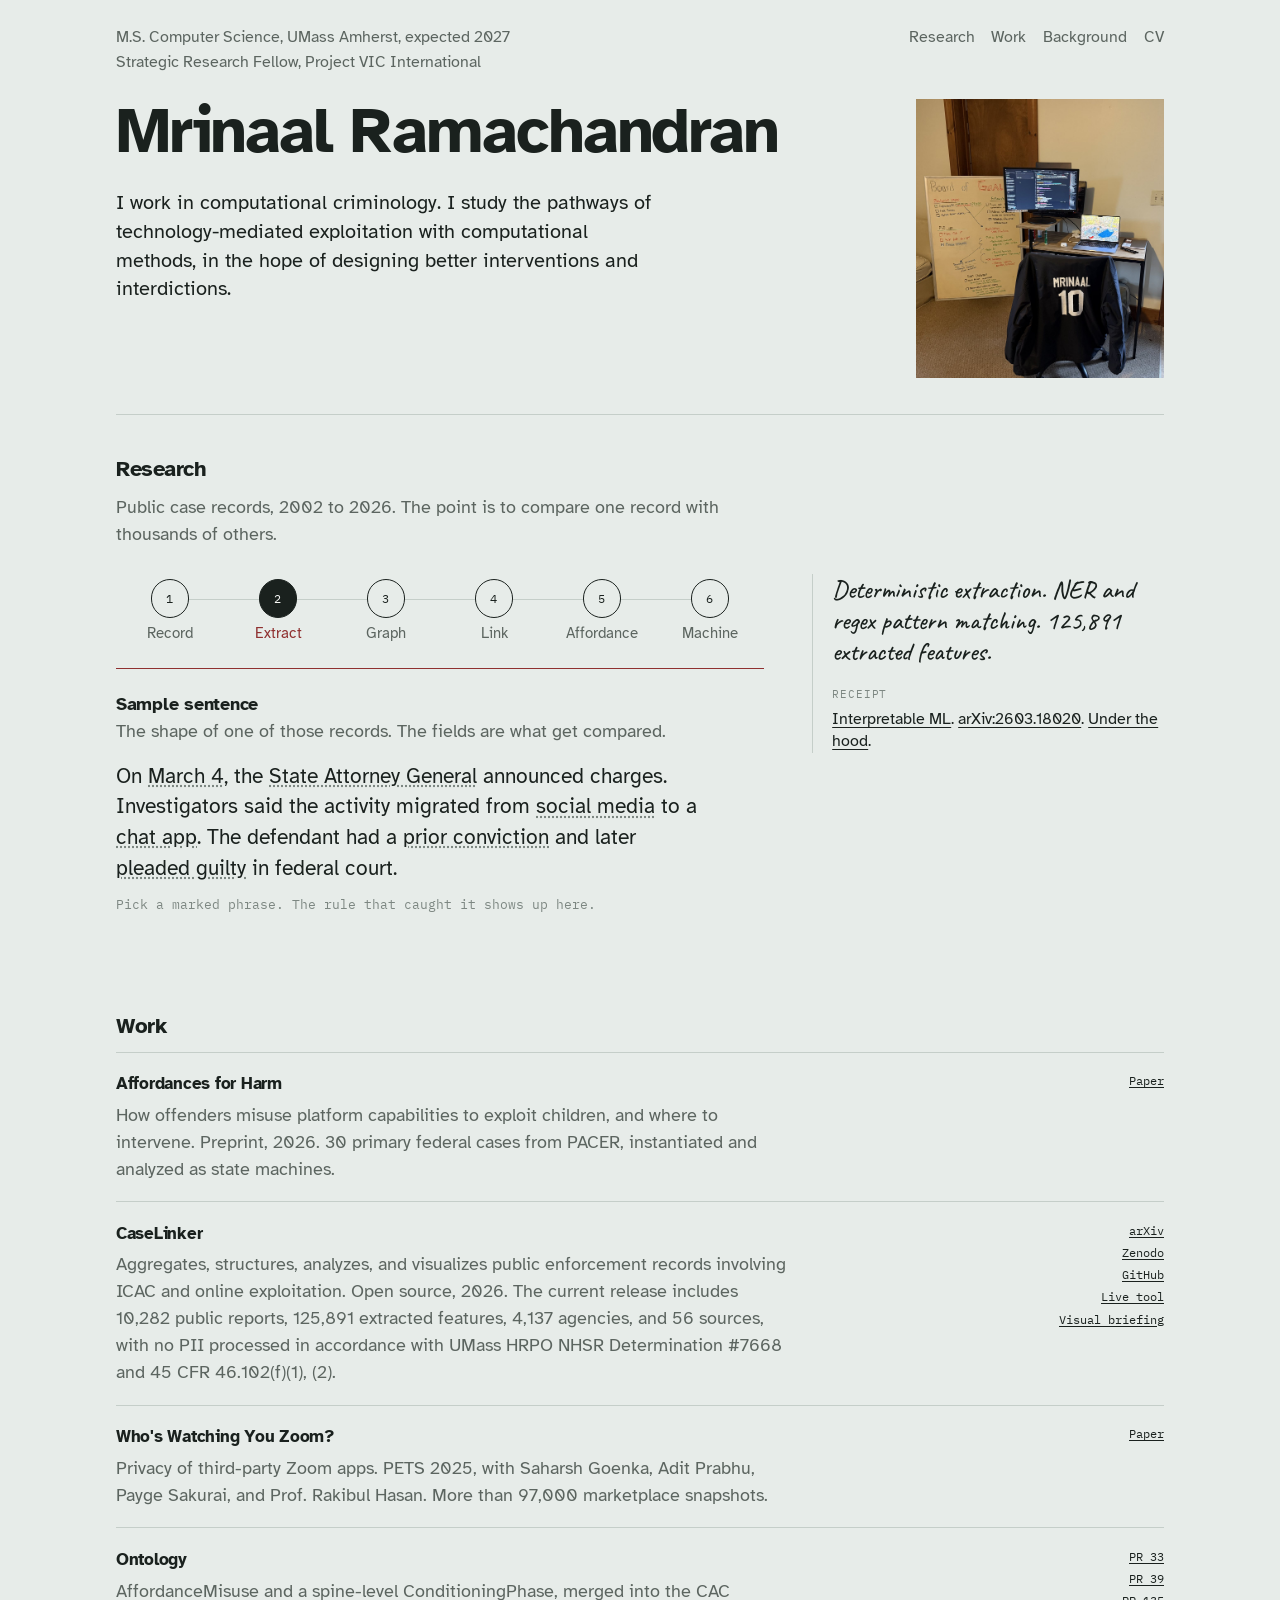
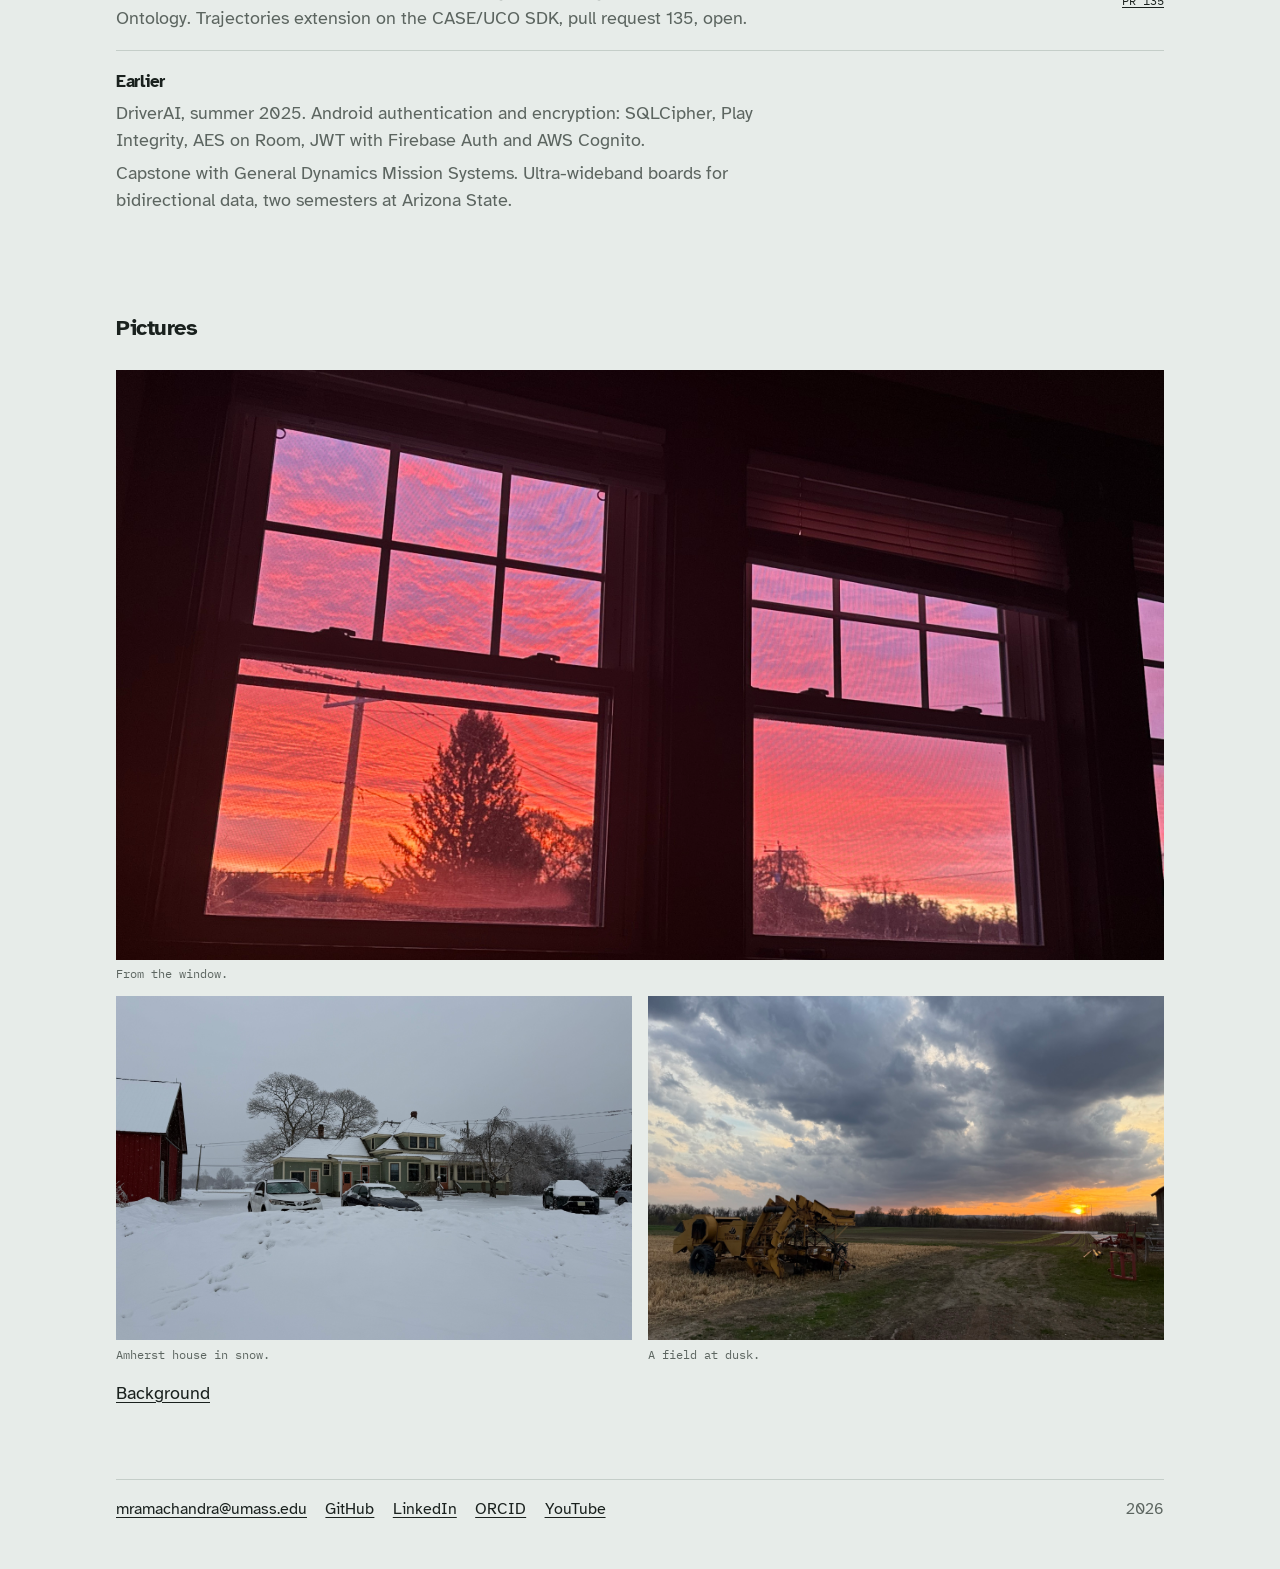
==== index.html @ b5c4dae0 "Rebuild the personal site" ====
<!DOCTYPE html>
<html lang="en">
<head>
  <meta charset="UTF-8">
  <meta name="viewport" content="width=device-width, initial-scale=1.0">
  <title>Mrinaal Ramachandran</title>
  <meta name="description" content="Mrinaal Ramachandran works in computational criminology. He studies the pathways of technology-mediated exploitation with computational methods, in the hope of designing better interventions and interdictions.">
  <meta property="og:title" content="Mrinaal Ramachandran">
  <meta property="og:description" content="Computational criminology. Studying the pathways of technology-mediated exploitation with computational methods, in the hope of designing better interventions and interdictions.">
  <meta property="og:type" content="website">
  <meta property="og:url" content="https://mrinaalr.github.io/website/">
  <meta property="og:image" content="https://mrinaalr.github.io/website/window-sunset.jpg">
  <link rel="icon" href="data:image/svg+xml,%3Csvg xmlns='http://www.w3.org/2000/svg' viewBox='0 0 32 32'%3E%3Ccircle cx='16' cy='16' r='5.5' fill='none' stroke='%231a211e' stroke-width='1.5'/%3E%3C/svg%3E">
  <link rel="preconnect" href="https://fonts.googleapis.com">
  <link rel="preconnect" href="https://fonts.gstatic.com" crossorigin>
  <link href="https://fonts.googleapis.com/css2?family=Atkinson+Hyperlegible:wght@400;700&family=Caveat:wght@500&family=IBM+Plex+Mono:wght@400;500&display=swap" rel="stylesheet">
  <link rel="stylesheet" href="styles.css">
  <script type="application/ld+json">
  {
    "@context": "https://schema.org",
    "@type": "Person",
    "name": "Mrinaal Ramachandran",
    "email": "mramachandra@umass.edu",
    "url": "https://mrinaalr.github.io/website/",
    "jobTitle": "Strategic Research Fellow",
    "affiliation": [
      { "@type": "CollegeOrUniversity", "name": "University of Massachusetts Amherst" },
      { "@type": "Organization", "name": "Project VIC International" }
    ],
    "sameAs": [
      "https://github.com/mrinaalr",
      "https://www.linkedin.com/in/mrinaalr",
      "https://orcid.org/0009-0002-5164-2225"
    ]
  }
  </script>
</head>
<body class="home">
  <a class="skip" href="#research">Skip to the work</a>
  <div class="wrap">
    <header class="mast">
      <div class="mast-top">
        <div class="who">
          <p class="affiliation">M.S. Computer Science, UMass Amherst, expected 2027</p>
          <p class="affiliation">Strategic Research Fellow, Project VIC International</p>
        </div>
        <nav class="nav" aria-label="Page">
          <a href="#research">Research</a>
          <a href="#work">Work</a>
          <a href="about.html">Background</a>
          <a href="Mrinaal_Ramachandran_CV.pdf" target="_blank" rel="noopener noreferrer">CV</a>
        </nav>
      </div>
      <div class="mast-grid">
        <div>
          <h1>Mrinaal Ramachandran</h1>
          <p class="thesis">I work in computational criminology. I study the pathways of technology-mediated exploitation with computational methods, in the hope of designing better interventions and interdictions.</p>
        </div>
        <figure class="desk-pic">
          <img src="desk.jpg" alt="The desk. Water polo jacket on the chair, board of goals beside the monitor.">
        </figure>
      </div>
    </header>

    <main>
      <section class="desk" id="research">
        <div class="desk-head">
          <h2>Research</h2>
          <p class="quiet">Public case records, 2002 to 2026. The point is to compare one record with thousands of others.</p>
        </div>

        <div class="machine-wrap">
          <ol class="machine" role="tablist" aria-label="How the work moves">
            <li>
              <button class="node" id="tab-record" type="button" role="tab" aria-selected="false" aria-controls="panel" tabindex="-1" data-state="record" data-view="Sources" data-src="https://caselinker.up.railway.app/sources">
                <span class="dot">1</span>
                <span class="lbl">Record</span>
              </button>
            </li>
            <li>
              <button class="node" id="tab-extract" type="button" role="tab" aria-selected="true" aria-controls="panel" tabindex="0" data-state="extract" data-view="Under the hood" data-src="https://caselinker.up.railway.app/under-the-hood">
                <span class="dot">2</span>
                <span class="lbl">Extract</span>
              </button>
            </li>
            <li>
              <button class="node" id="tab-graph" type="button" role="tab" aria-selected="false" aria-controls="panel" tabindex="-1" data-state="graph" data-view="Graph" data-src="https://caselinker.up.railway.app/patterns/graph">
                <span class="dot">3</span>
                <span class="lbl">Graph</span>
              </button>
            </li>
            <li>
              <button class="node" id="tab-link" type="button" role="tab" aria-selected="false" aria-controls="panel" tabindex="-1" data-state="link" data-view="Clusters" data-src="https://caselinker.up.railway.app/clusters">
                <span class="dot">4</span>
                <span class="lbl">Link</span>
              </button>
            </li>
            <li>
              <button class="node" id="tab-affordance" type="button" role="tab" aria-selected="false" aria-controls="panel" tabindex="-1" data-state="affordance" data-view="Tech landscape" data-src="https://caselinker.up.railway.app/tech-landscape">
                <span class="dot">5</span>
                <span class="lbl">Affordance</span>
              </button>
            </li>
            <li>
              <button class="node" id="tab-machine" type="button" role="tab" aria-selected="false" aria-controls="panel" tabindex="-1" data-state="machine" data-view="Lifecycle" data-src="https://caselinker.up.railway.app/lifecycle">
                <span class="dot">6</span>
                <span class="lbl">Machine</span>
              </button>
            </li>
          </ol>
        </div>

        <aside class="margin" id="panel" role="tabpanel" aria-labelledby="tab-extract" aria-live="polite">
          <div class="note" data-note="record" hidden>
            <p class="scribble">I start from text that is already public. Task force reports, press releases, federal filings. No raw evidence files.</p>
            <p class="receipt-label">Receipt</p>
            <p class="receipt">10,282 public reports and 56 sources in the current release. UMass HRPO NHSR #7668. <a href="https://caselinker.up.railway.app/sources" target="_blank" rel="noopener noreferrer">Sources</a>.</p>
          </div>
          <div class="note" data-note="extract">
            <p class="scribble">Deterministic extraction. NER and regex pattern matching. 125,891 extracted features.</p>
            <p class="receipt-label">Receipt</p>
            <p class="receipt"><a href="https://mrinaalr.github.io/website/CaseLinker-%20Interpretable%20ML%20Approaches%20for%20Analyzing%20Internet%20Crimes%20Against%20Children%20Reports.pdf" target="_blank" rel="noopener noreferrer">Interpretable ML</a>. <a href="https://arxiv.org/abs/2603.18020" target="_blank" rel="noopener noreferrer">arXiv:2603.18020</a>. <a href="https://caselinker.up.railway.app/under-the-hood" target="_blank" rel="noopener noreferrer">Under the hood</a>.</p>
          </div>
          <div class="note" data-note="graph" hidden>
            <p class="scribble">Extracted fields map onto the CAC Ontology and CASE/UCO. Cases can be queried, compared, and analyzed as relations, beyond standard tags and SQL.</p>
            <p class="receipt-label">Receipt</p>
            <p class="receipt">AffordanceMisuse, <a href="https://github.com/Project-VIC-International/CAC-Ontology/pull/33" target="_blank" rel="noopener noreferrer">PR 33</a>, merged. ConditioningPhase, <a href="https://github.com/Project-VIC-International/CAC-Ontology/pull/39" target="_blank" rel="noopener noreferrer">PR 39</a>, merged.</p>
          </div>
          <div class="note" data-note="link" hidden>
            <p class="scribble">Any extracted attribute can be compared. SPARQL on the graph, facets, trends, and similarity.</p>
            <p class="receipt-label">Receipt</p>
            <p class="receipt"><a href="https://caselinker.up.railway.app/analysis" target="_blank" rel="noopener noreferrer">Analysis</a>. <a href="https://caselinker.up.railway.app/patterns/graph" target="_blank" rel="noopener noreferrer">Graph</a>. <a href="https://caselinker.up.railway.app/clusters" target="_blank" rel="noopener noreferrer">Clusters</a>.</p>
          </div>
          <div class="note" data-note="affordance" hidden>
            <p class="scribble">I would rather isolate and analyze the capability that was misused than the app it lived on.</p>
            <p class="receipt-label">Receipt</p>
            <p class="receipt"><a href="https://doi.org/10.5281/zenodo.21347781" target="_blank" rel="noopener noreferrer">Affordances for Harm</a>, preprint, 2026.</p>
          </div>
          <div class="note" data-note="machine" hidden>
            <p class="scribble">The state machines represent how the offense unfolded and progressed. The aim is a robust model of offense transitions for disruption analysis.</p>
            <p class="receipt-label">Receipt</p>
            <p class="receipt">30 primary federal cases from PACER, instantiated and analyzed as state machines. <a href="https://caselinker.up.railway.app/lifecycle" target="_blank" rel="noopener noreferrer">Lifecycle</a>.</p>
          </div>
        </aside>

        <div class="trace is-on" id="trace">
          <h3>Sample sentence</h3>
          <p class="quiet">The shape of one of those records. The fields are what get compared.</p>
          <p class="sample">
            On <button type="button" class="hit" aria-pressed="false" data-kind="date" data-rule="Month name followed by a day number.">March 4</button>, the <button type="button" class="hit" aria-pressed="false" data-kind="organization" data-rule="Matched against a list of offices, task forces, and federal agencies.">State Attorney General</button> announced charges. Investigators said the activity migrated from <button type="button" class="hit" aria-pressed="false" data-kind="platform" data-rule="Matched against a platform list. The words here are generic on purpose.">social media</button> to a <button type="button" class="hit" aria-pressed="false" data-kind="platform" data-rule="Same list. A second platform is a second hit, not a new kind of fact.">chat app</button>. The defendant had a <button type="button" class="hit" aria-pressed="false" data-kind="prior status" data-rule="A fixed phrase for perpetrator history.">prior conviction</button> and later <button type="button" class="hit" aria-pressed="false" data-kind="outcome" data-rule="Disposition language. Plea, conviction, sentence, dismissal.">pleaded guilty</button> in federal court.
          </p>
          <p class="rule" id="rule">Pick a marked phrase. The rule that caught it shows up here.</p>
        </div>
      </section>

      <section class="block" id="work">
        <h2>Work</h2>
        <ul class="ledger">
          <li>
            <div>
              <h3>Affordances for Harm</h3>
              <p>How offenders misuse platform capabilities to exploit children, and where to intervene. Preprint, 2026. 30 primary federal cases from PACER, instantiated and analyzed as state machines.</p>
            </div>
            <p class="links">
              <a href="https://doi.org/10.5281/zenodo.21347781" target="_blank" rel="noopener noreferrer">Paper</a>
            </p>
          </li>
          <li>
            <div>
              <h3>CaseLinker</h3>
              <p>Aggregates, structures, analyzes, and visualizes public enforcement records involving ICAC and online exploitation. Open source, 2026. The current release includes 10,282 public reports, 125,891 extracted features, 4,137 agencies, and 56 sources, with no PII processed in accordance with UMass HRPO NHSR Determination #7668 and 45 CFR 46.102(f)(1), (2).</p>
            </div>
            <p class="links">
              <a href="https://arxiv.org/abs/2603.18020" target="_blank" rel="noopener noreferrer">arXiv</a>
              <a href="https://doi.org/10.5281/zenodo.18744216" target="_blank" rel="noopener noreferrer">Zenodo</a>
              <a href="https://github.com/mrinaalr/CaseLinker" target="_blank" rel="noopener noreferrer">GitHub</a>
              <a href="https://caselinker.up.railway.app/" target="_blank" rel="noopener noreferrer">Live tool</a>
              <a href="PaintingTheLandscapeOfInternetCrimesAgainstChildrenWithInterpretiveTooling.html" title="Painting the Landscape of Internet Crimes Against Children with Interpretive Tooling" target="_blank" rel="noopener noreferrer">Visual briefing</a>
            </p>
          </li>
          <li>
            <div>
              <h3>Who's Watching You Zoom?</h3>
              <p>Privacy of third-party Zoom apps. PETS 2025, with Saharsh Goenka, Adit Prabhu, Payge Sakurai, and Prof. Rakibul Hasan. More than 97,000 marketplace snapshots.</p>
            </div>
            <p class="links">
              <a href="https://doi.org/10.56553/popets-2025-0143" target="_blank" rel="noopener noreferrer">Paper</a>
            </p>
          </li>
          <li>
            <div>
              <h3>Ontology</h3>
              <p>AffordanceMisuse and a spine-level ConditioningPhase, merged into the CAC Ontology. Trajectories extension on the CASE/UCO SDK, pull request 135, open.</p>
            </div>
            <p class="links">
              <a href="https://github.com/Project-VIC-International/CAC-Ontology/pull/33" target="_blank" rel="noopener noreferrer">PR 33</a>
              <a href="https://github.com/Project-VIC-International/CAC-Ontology/pull/39" target="_blank" rel="noopener noreferrer">PR 39</a>
              <a href="https://github.com/vulnmaster/CASE-UCO-SDK/pull/135" target="_blank" rel="noopener noreferrer">PR 135</a>
            </p>
          </li>
          <li>
            <div>
              <h3>Earlier</h3>
              <p>DriverAI, summer 2025. Android authentication and encryption: SQLCipher, Play Integrity, AES on Room, JWT with Firebase Auth and AWS Cognito.</p>
              <p>Capstone with General Dynamics Mission Systems. Ultra-wideband boards for bidirectional data, two semesters at Arizona State.</p>
            </div>
          </li>
        </ul>
      </section>

      <section class="block" id="pictures">
        <h2>Pictures</h2>
        <div class="prints">
          <figure class="print-main">
            <img src="window-sunset.jpg" alt="Sunset through a dark window frame, with a tree and power lines outside.">
            <figcaption>From the window.</figcaption>
          </figure>
          <figure>
            <img src="domicile.jpg" alt="A sage green house and a red barn in deep snow, cars parked in front." loading="lazy">
            <figcaption>Amherst house in snow.</figcaption>
          </figure>
          <figure>
            <img src="farm-sunset.jpg" alt="Farm equipment in a field at sunset, sun breaking under dark cloud." loading="lazy">
            <figcaption>A field at dusk.</figcaption>
          </figure>
        </div>
        <p class="more"><a href="about.html">Background</a></p>
      </section>
    </main>

    <footer>
      <a href="mailto:mramachandra@umass.edu">mramachandra@umass.edu</a>
      <a href="https://github.com/mrinaalr" rel="me noopener noreferrer" target="_blank">GitHub</a>
      <a href="https://www.linkedin.com/in/mrinaalr" rel="me noopener noreferrer" target="_blank">LinkedIn</a>
      <a href="https://orcid.org/0009-0002-5164-2225" rel="me noopener noreferrer" target="_blank">ORCID</a>
      <a href="https://www.youtube.com/@mrinaalr/videos" target="_blank" rel="noopener noreferrer">YouTube</a>
      <p class="copy">2026</p>
    </footer>
  </div>
  <script src="site.js" defer></script>
</body>
</html>
---- styles.css ----
*,
*::before,
*::after {
  box-sizing: border-box;
}

html {
  color-scheme: light;
}

body {
  margin: 0;
  background: var(--paper);
  color: var(--ink);
  font-family: "Atkinson Hyperlegible", Verdana, sans-serif;
  font-size: 1.125rem;
  line-height: 1.5;
  text-rendering: optimizeLegibility;
}

:root {
  --paper: #e7ece9;
  --sheet: #f7f8f6;
  --ink: #1a211e;
  --muted: #5c6560;
  --pencil: #7d8782;
  --line: #c5cec9;
  --barn: #8f3030;
  --barn-soft: rgba(143, 48, 48, 0.13);
  --mono: "IBM Plex Mono", ui-monospace, "SFMono-Regular", Menlo, monospace;
  --script: "Caveat", "Segoe Print", cursive;
}

body,
h1,
h2,
h3,
p,
figure,
dl,
dd {
  margin: 0;
}

ul,
ol {
  margin: 0;
  padding: 0;
  list-style: none;
}

img,
video {
  max-width: 100%;
  display: block;
}

a {
  color: var(--ink);
  text-decoration-thickness: 1px;
  text-underline-offset: 0.16em;
}

a:hover {
  color: var(--barn);
}

:focus-visible {
  outline: 2px solid var(--barn);
  outline-offset: 3px;
}

::selection {
  background: #e4cfcb;
}

button {
  font: inherit;
  color: inherit;
  background: none;
  border: 0;
  padding: 0;
  cursor: pointer;
}

.skip {
  position: absolute;
  left: 0.75rem;
  top: -3rem;
  background: var(--ink);
  color: var(--sheet);
  padding: 0.4rem 0.7rem;
  z-index: 5;
}

.skip:focus {
  top: 0.75rem;
}

.wrap {
  max-width: 68rem;
  margin: 0 auto;
  padding: 1.6rem 1.25rem 3rem;
}

.mast {
  padding-bottom: 2.25rem;
  border-bottom: 1px solid var(--line);
}

.mast-top {
  display: flex;
  justify-content: space-between;
  align-items: flex-start;
  gap: 1.5rem 2rem;
  min-width: 0;
}

.who {
  display: grid;
  gap: 0.12rem;
  min-width: 0;
  max-width: 100%;
}

.affiliation {
  color: var(--muted);
  font-size: 0.98rem;
}

.nav {
  display: flex;
  flex-wrap: wrap;
  justify-content: flex-end;
  gap: 0.35rem 1.05rem;
  font-size: 0.98rem;
}

.nav a {
  color: var(--muted);
  text-decoration: none;
}

.nav a:hover,
.nav a[aria-current="page"] {
  color: var(--ink);
  text-decoration: underline;
}

h1 {
  font-size: clamp(2.2rem, 5vw, 3.2rem);
  font-weight: 700;
  letter-spacing: -0.03em;
  line-height: 0.98;
  margin-top: 1.35rem;
  max-width: 100%;
  text-wrap: wrap;
}

.home h1 {
  font-size: clamp(2.5rem, 6vw, 4.05rem);
}

.thesis {
  max-width: 34rem;
  margin-top: 1.7rem;
  font-size: 1.28rem;
  line-height: 1.4;
}

.mast-grid {
  display: grid;
  grid-template-columns: minmax(0, 1fr) 15.5rem;
  gap: 0 2rem;
  align-items: start;
  margin-top: 1.5rem;
}

.mast-grid h1 {
  margin-top: 0;
}

.desk-pic {
  margin: 0;
}

.desk-pic img {
  width: 100%;
  height: auto;
  display: block;
}

h2 {
  font-size: 1.35rem;
  font-weight: 700;
  letter-spacing: -0.02em;
  margin-bottom: 0.55rem;
}

h3 {
  font-size: 1.12rem;
  font-weight: 700;
  letter-spacing: -0.015em;
}

.quiet {
  color: var(--muted);
  max-width: 38rem;
}

.block {
  margin-top: 5rem;
}

.desk {
  margin-top: 2.4rem;
  display: grid;
  grid-template-columns: minmax(0, 1fr) minmax(16rem, 22rem);
  column-gap: 3rem;
  row-gap: 1.6rem;
  align-items: start;
}

.desk-head {
  grid-column: 1 / -1;
}

.machine-wrap {
  min-width: 0;
}

.margin {
  grid-column: 2;
  grid-row: 2 / span 2;
  align-self: start;
  border-left: 1px solid var(--line);
  padding-left: 1.2rem;
}

.machine {
  display: flex;
  margin-top: 0.35rem;
}

.machine li {
  flex: 1;
  position: relative;
  min-width: 0;
}

.machine li:not(:last-child)::after {
  content: "";
  position: absolute;
  z-index: 0;
  top: 1.2rem;
  left: 50%;
  width: 100%;
  height: 1px;
  background: var(--line);
}

.node {
  position: relative;
  z-index: 1;
  display: flex;
  flex-direction: column;
  align-items: center;
  gap: 0.45rem;
  width: 100%;
  color: var(--muted);
}

.dot {
  width: 2.4rem;
  height: 2.4rem;
  border-radius: 50%;
  border: 1px solid var(--ink);
  background: var(--paper);
  display: grid;
  place-items: center;
  font-family: var(--mono);
  font-size: 0.75rem;
  color: var(--ink);
}

.lbl {
  font-size: 0.92rem;
  line-height: 1.2;
  text-align: center;
}

.node[aria-selected="true"] .dot {
  background: var(--ink);
  color: var(--sheet);
}

.node[aria-selected="true"] .lbl {
  color: var(--barn);
}

.node:hover .lbl {
  color: var(--ink);
}

.node[aria-selected="true"]:hover .lbl {
  color: var(--barn);
}

.scribble {
  font-family: var(--script);
  font-size: 1.6rem;
  font-weight: 500;
  line-height: 1.22;
  color: var(--ink);
}

.receipt-label {
  margin-top: 1.15rem;
  margin-bottom: 0.35rem;
  font-family: var(--mono);
  font-size: 0.68rem;
  letter-spacing: 0.08em;
  text-transform: uppercase;
  color: var(--pencil);
}

.receipt {
  font-size: 0.98rem;
  line-height: 1.45;
}

.receipt.follow {
  margin-top: 0.7rem;
}

.stack {
  margin-top: 0.75rem;
}

.caption-follow {
  margin-top: 0.4rem;
}

.weights {
  margin-top: 0.15rem;
}

.weights div {
  display: flex;
  justify-content: space-between;
  gap: 1rem;
  border-top: 1px solid var(--line);
  padding: 0.22rem 0;
  font-family: var(--mono);
  font-size: 0.78rem;
  color: var(--muted);
}

.weights dt,
.weights dd {
  margin: 0;
}

.weights .is-cut {
  color: var(--ink);
}

.trace {
  border-top: 1px solid var(--line);
  padding-top: 1.35rem;
}

.trace.is-on {
  border-top-color: var(--barn);
}

.sample {
  max-width: 40rem;
  margin: 1rem 0 0.8rem;
  font-size: 1.32rem;
  line-height: 1.45;
}

.hit {
  font: inherit;
  color: inherit;
  text-decoration: underline;
  text-decoration-style: dotted;
  text-decoration-color: var(--pencil);
  text-underline-offset: 0.16em;
}

.hit[aria-pressed="true"] {
  text-decoration-style: solid;
  text-decoration-color: var(--barn);
  background: var(--barn-soft);
}

.rule {
  min-height: 2.7em;
  max-width: 36rem;
  font-family: var(--mono);
  font-size: 0.8rem;
  line-height: 1.45;
  color: var(--pencil);
}

.rule.is-set {
  color: var(--ink);
}

.view-name {
  margin-top: 0.9rem;
  font-family: var(--mono);
  font-size: 0.78rem;
  color: var(--muted);
}

.actions {
  display: flex;
  flex-wrap: wrap;
  align-items: center;
  gap: 0.9rem 1.1rem;
  margin-top: 0.85rem;
}

.btn {
  background: var(--ink);
  color: var(--sheet);
  border: 1px solid var(--ink);
  padding: 0.55rem 0.85rem;
  font-family: var(--mono);
  font-size: 0.8rem;
  line-height: 1.2;
}

.btn:hover {
  background: var(--barn);
  border-color: var(--barn);
  color: var(--sheet);
}

.btn-quiet {
  background: transparent;
  color: var(--ink);
}

.btn-quiet:hover {
  background: transparent;
  color: var(--barn);
  border-color: var(--barn);
}

.hint {
  margin-top: 0.75rem;
  font-size: 0.95rem;
}

.frame-wrap {
  margin-top: 1rem;
  border: 1px solid var(--line);
  background: var(--sheet);
}

.frame-wrap iframe {
  width: 100%;
  height: min(72vh, 680px);
  border: 0;
  display: block;
  background: var(--sheet);
}

.ledger {
  margin-top: 0.4rem;
}

.ledger > li {
  display: grid;
  grid-template-columns: minmax(0, 1fr) auto;
  gap: 0.8rem 2rem;
  align-items: start;
  padding: 1.15rem 0;
  border-top: 1px solid var(--line);
}

.ledger h3 {
  font-size: 1.05rem;
}

.ledger li p {
  margin-top: 0.35rem;
  color: var(--muted);
  max-width: 42rem;
}

.ledger .links {
  margin-top: 0;
  color: var(--ink);
  display: flex;
  flex-direction: column;
  align-items: flex-end;
  gap: 0.22rem;
  font-family: var(--mono);
  font-size: 0.78rem;
  white-space: nowrap;
}

.end-note {
  margin-top: 1.2rem;
}

.prints {
  display: grid;
  grid-template-columns: 1fr 1fr;
  gap: 0.8rem 1rem;
  margin-top: 1.6rem;
}

.prints .print-main {
  grid-column: 1 / -1;
}

.prints img {
  width: 100%;
  object-fit: cover;
}

.print-main img {
  aspect-ratio: 16 / 9;
}

.prints figure:not(.print-main) img {
  aspect-ratio: 3 / 2;
}

figcaption {
  margin-top: 0.35rem;
  font-family: var(--mono);
  font-size: 0.75rem;
  color: var(--muted);
}

.more {
  margin-top: 1rem;
}

footer {
  display: flex;
  flex-wrap: wrap;
  align-items: baseline;
  gap: 0.45rem 1.15rem;
  margin-top: 4.5rem;
  padding-top: 1.15rem;
  border-top: 1px solid var(--line);
  color: var(--muted);
  font-size: 0.98rem;
}

footer .copy {
  margin-left: auto;
}

.swap {
  position: relative;
  max-width: 40rem;
  aspect-ratio: 16 / 10;
  margin: 1.4rem 0 0.3rem;
  background: var(--ink);
}

.swap img {
  position: absolute;
  inset: 0;
  width: 100%;
  height: 100%;
  object-fit: cover;
  opacity: 0;
}

.swap img.is-on {
  opacity: 1;
}

.stills {
  display: grid;
  grid-template-columns: repeat(3, 1fr);
  gap: 0.85rem;
  margin-top: 1.5rem;
}

.stills img {
  width: 100%;
  height: auto;
}

.feature {
  position: relative;
  max-width: 44rem;
  margin-top: 1.25rem;
  background: var(--ink);
}

.feature video {
  width: 100%;
  background: var(--ink);
}

.unmute {
  position: absolute;
  top: 0.7rem;
  left: 0.7rem;
  background: rgba(26, 33, 30, 0.78);
  color: var(--sheet);
  font-family: var(--mono);
  font-size: 0.75rem;
  padding: 0.35rem 0.55rem;
}

.unmute:hover {
  color: var(--sheet);
  background: var(--barn);
}

.reel {
  display: grid;
  grid-template-columns: repeat(3, 1fr);
  gap: 0.7rem;
  margin-top: 0.85rem;
}

.reel video {
  width: 100%;
  aspect-ratio: 4 / 3;
  object-fit: cover;
  background: var(--ink);
  pointer-events: none;
}

.film-note {
  margin-top: 1.35rem;
}

.film-top {
  margin-top: 1.75rem;
  -webkit-user-select: none;
  user-select: none;
}

.film-top .stack {
  -webkit-user-select: text;
  user-select: text;
}

@media (prefers-reduced-motion: no-preference) {
  html {
    scroll-behavior: smooth;
  }

  .swap img {
    transition: opacity 1.1s linear;
  }

  .dot {
    transition: background 140ms linear, color 140ms linear;
  }
}

@media (min-width: 900px) {
  .margin {
    position: sticky;
    top: 1.25rem;
  }
}

@media (max-width: 899px) {
  .desk {
    grid-template-columns: 1fr;
  }

  .desk > * {
    grid-column: 1;
    grid-row: auto;
  }

  .margin {
    border-left: 0;
    border-top: 1px solid var(--line);
    padding-left: 0;
    padding-top: 1rem;
  }
}

@media (max-width: 760px) {
  .home h1 {
    font-size: 2.05rem;
  }

  .mast-grid {
    grid-template-columns: 1fr;
  }

  .desk-pic {
    max-width: 18rem;
    margin-top: 1.25rem;
  }

  .thesis {
    font-size: 1.12rem;
  }

  .machine {
    flex-direction: column;
    gap: 0.2rem;
  }

  .node {
    flex-direction: row;
    justify-content: flex-start;
    width: auto;
    gap: 0.75rem;
  }

  .lbl {
    text-align: left;
  }

  .machine li:not(:last-child)::after {
    top: 1.2rem;
    left: 1.2rem;
    width: 1px;
    height: calc(100% + 0.2rem);
  }

  .mast-top,
  footer {
    flex-direction: column;
  }

  .nav,
  footer .copy {
    justify-content: flex-start;
    margin-left: 0;
  }

  .prints,
  .stills,
  .reel {
    grid-template-columns: 1fr;
  }

  .ledger > li {
    grid-template-columns: 1fr;
  }

  .ledger .links {
    align-items: flex-start;
    flex-direction: row;
    flex-wrap: wrap;
    white-space: normal;
    gap: 0.35rem 0.9rem;
  }
}

@media print {
  .frame-wrap,
  .btn,
  .unmute,
  .nav,
  .skip {
    display: none !important;
  }

  body {
    background: white;
  }

  a {
    text-decoration: underline;
  }
}
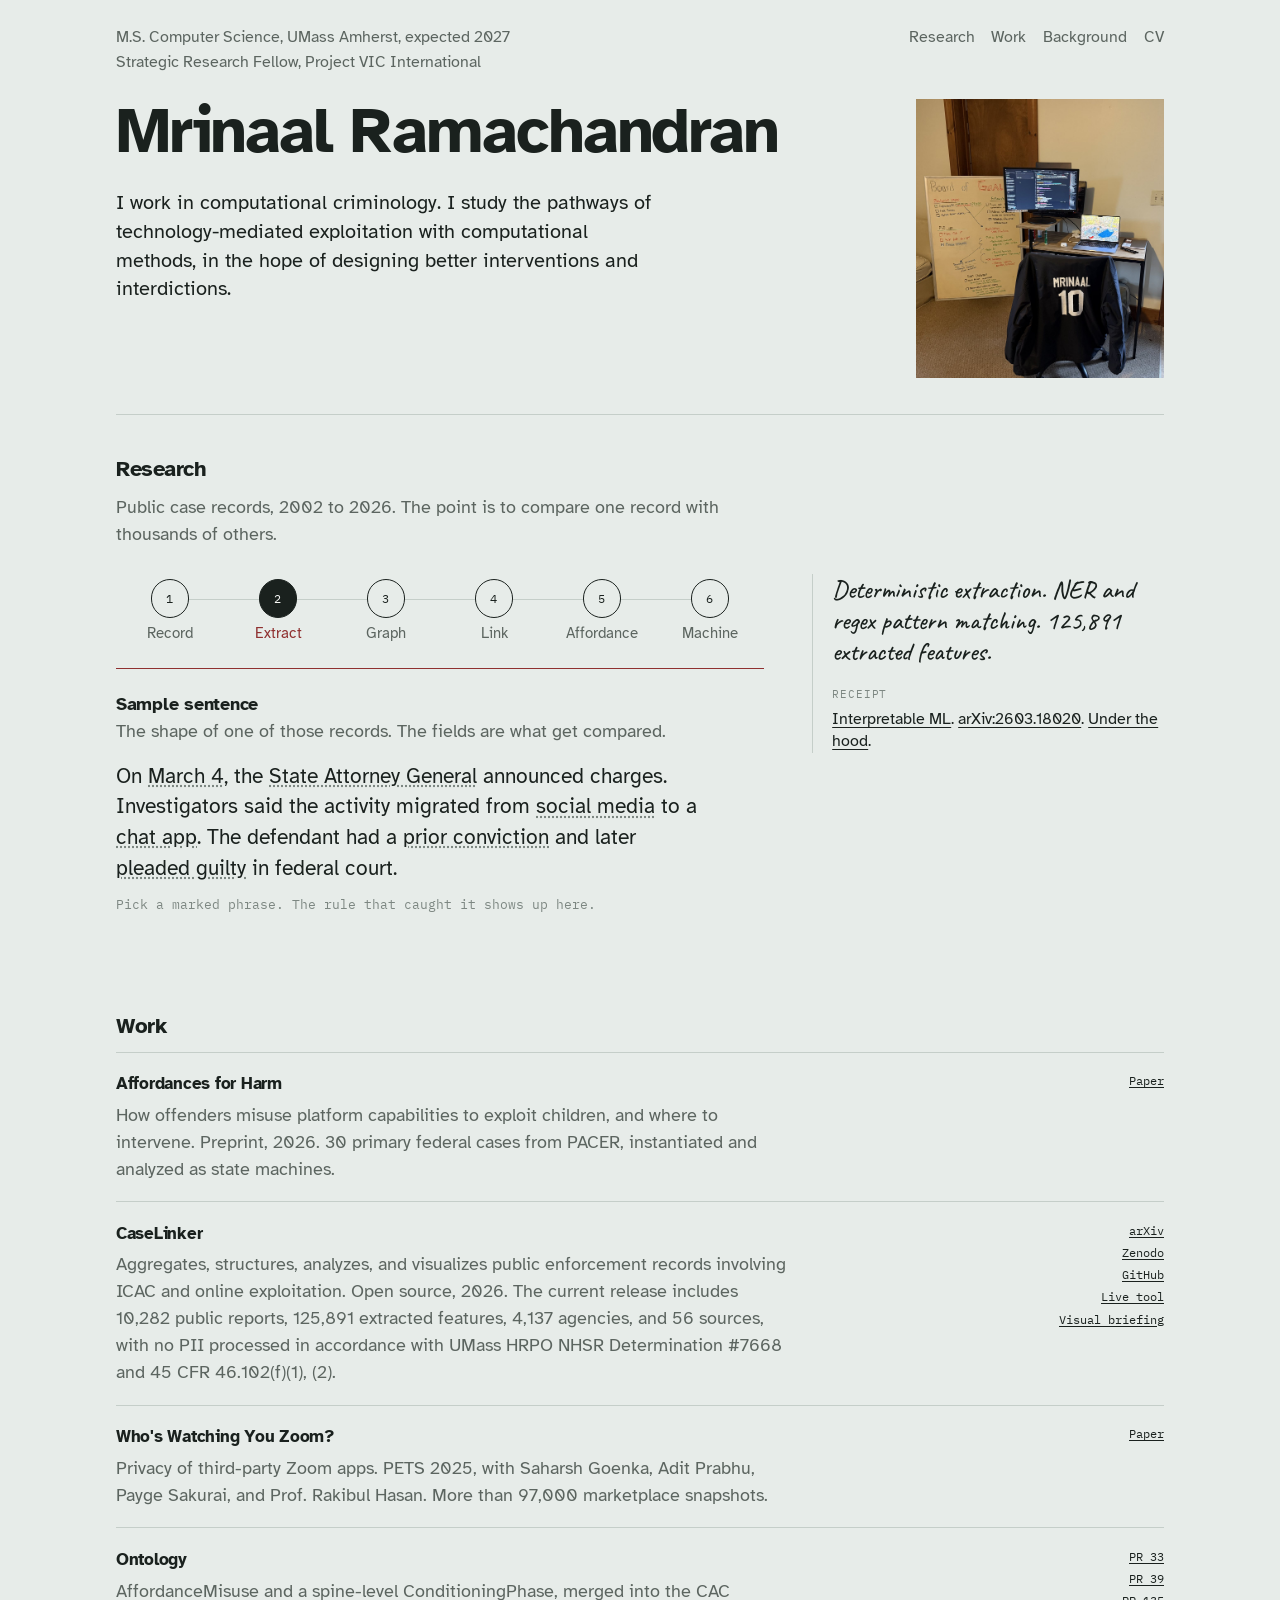
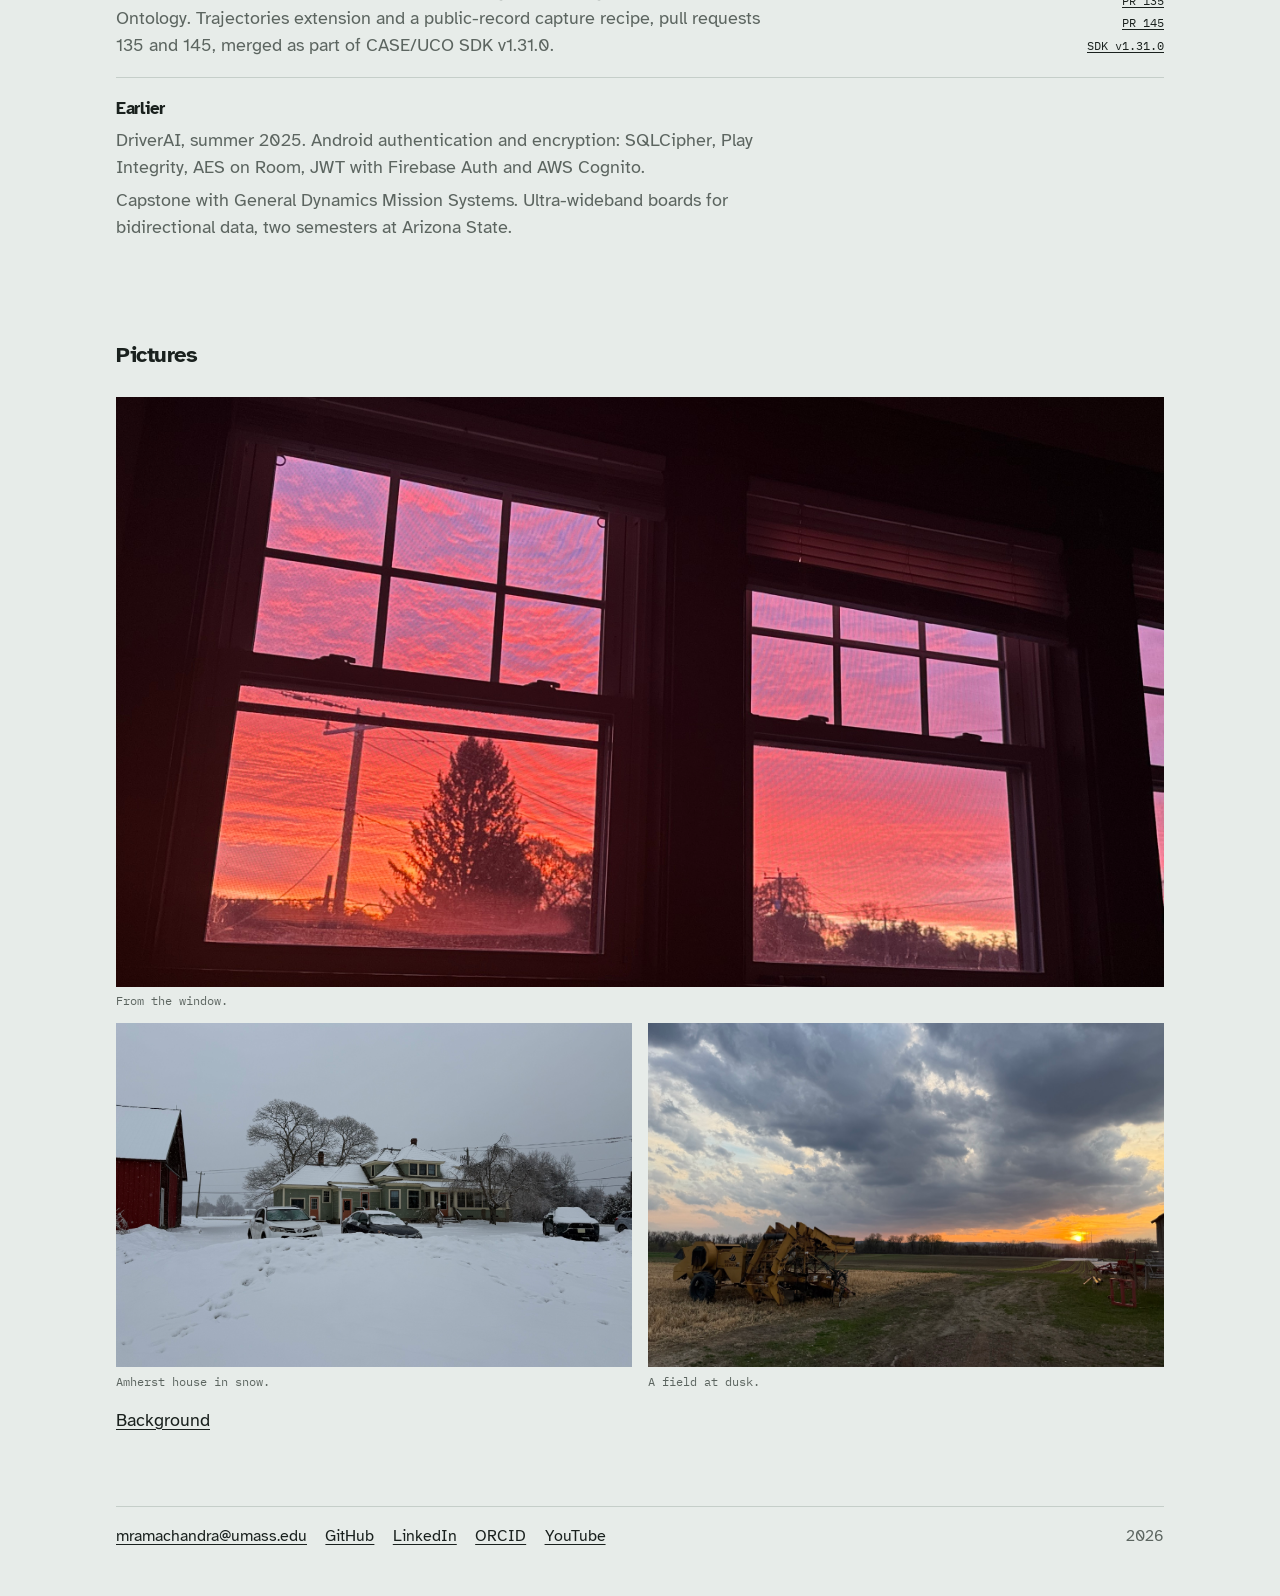
==== commit cb96ba43: "Update Ontology section for CASE/UCO SDK v1.31.0. Reflect trajectories and public-record recipe PRs " ====
--- a/index.html
+++ b/index.html
@@ -190,12 +190,14 @@
           <li>
             <div>
               <h3>Ontology</h3>
-              <p>AffordanceMisuse and a spine-level ConditioningPhase, merged into the CAC Ontology. Trajectories extension on the CASE/UCO SDK, pull request 135, open.</p>
+              <p>AffordanceMisuse and a spine-level ConditioningPhase, merged into the CAC Ontology. Trajectories extension and a public-record capture recipe, pull requests 135 and 145, merged as part of CASE/UCO SDK v1.31.0.</p>
             </div>
             <p class="links">
               <a href="https://github.com/Project-VIC-International/CAC-Ontology/pull/33" target="_blank" rel="noopener noreferrer">PR 33</a>
               <a href="https://github.com/Project-VIC-International/CAC-Ontology/pull/39" target="_blank" rel="noopener noreferrer">PR 39</a>
               <a href="https://github.com/vulnmaster/CASE-UCO-SDK/pull/135" target="_blank" rel="noopener noreferrer">PR 135</a>
+              <a href="https://github.com/vulnmaster/CASE-UCO-SDK/pull/145" target="_blank" rel="noopener noreferrer">PR 145</a>
+              <a href="https://github.com/vulnmaster/CASE-UCO-SDK/releases/tag/v1.31.0" target="_blank" rel="noopener noreferrer">SDK v1.31.0</a>
             </p>
           </li>
           <li>
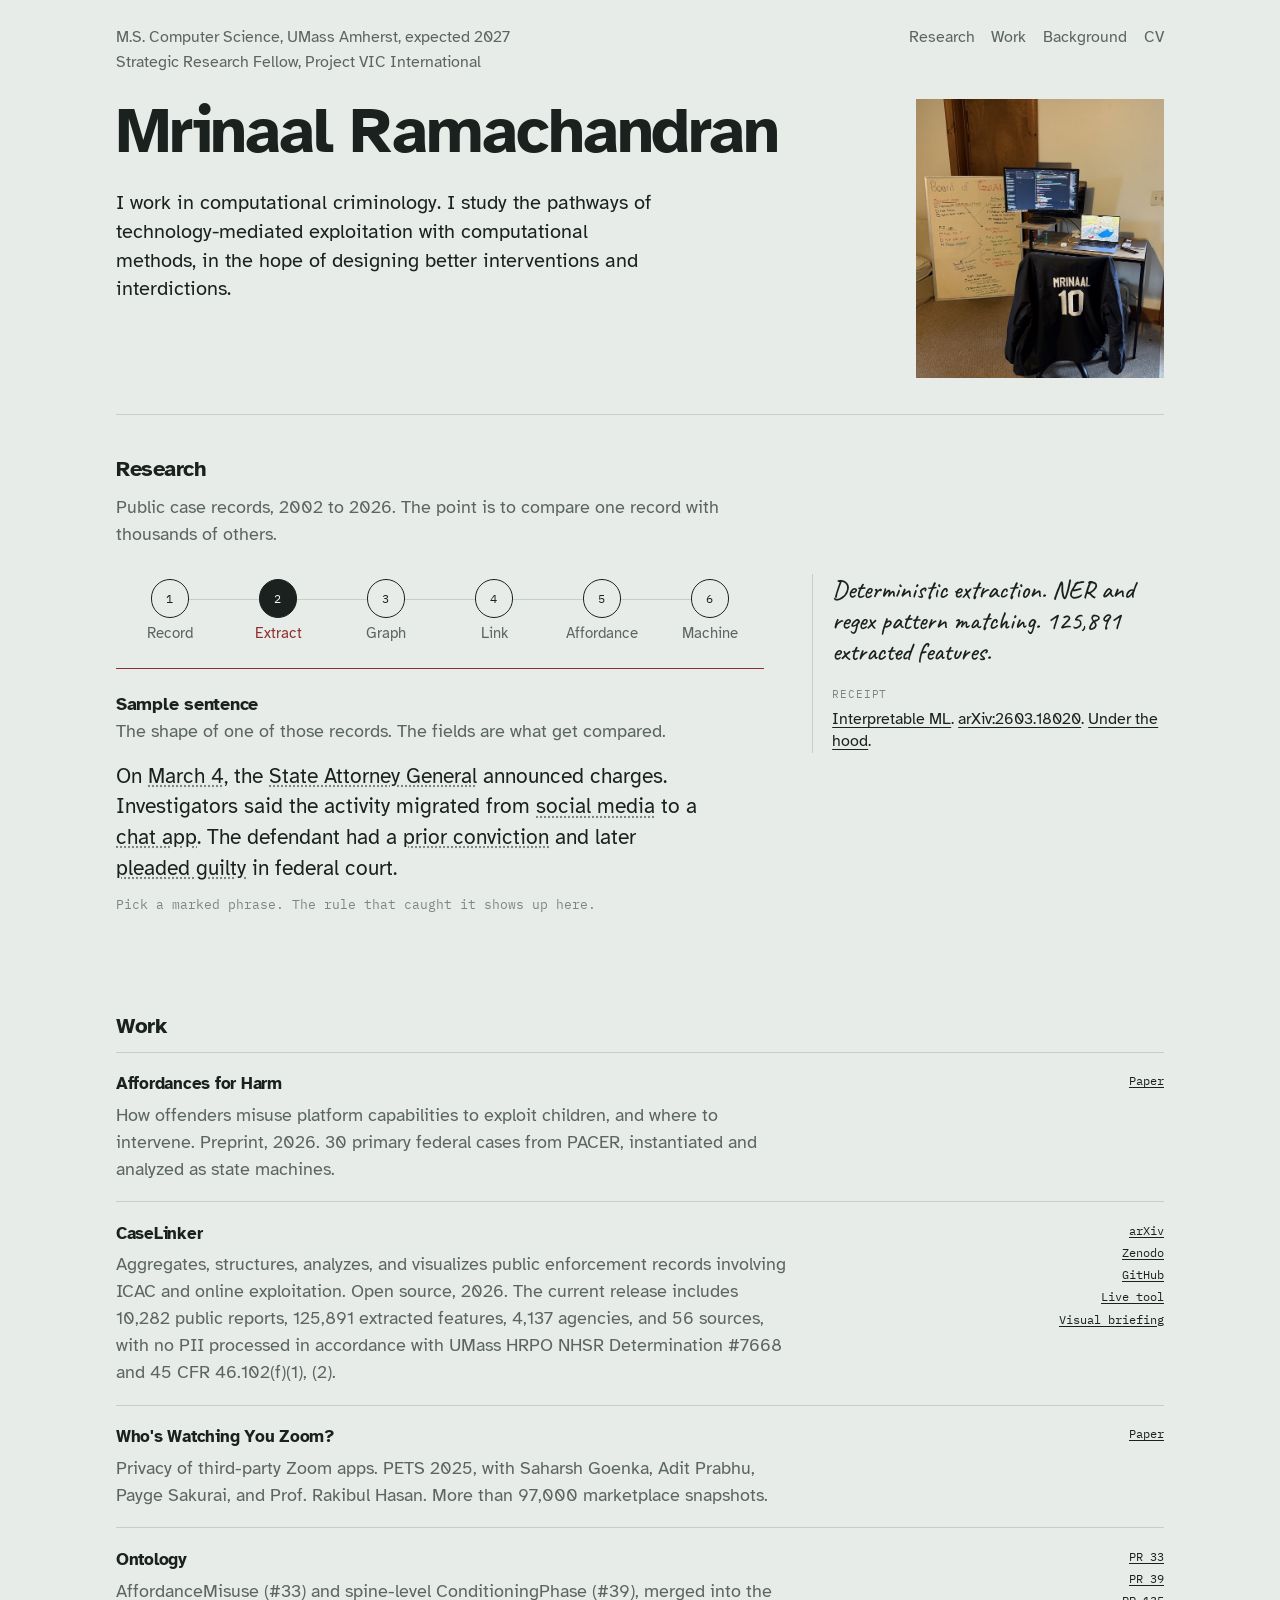
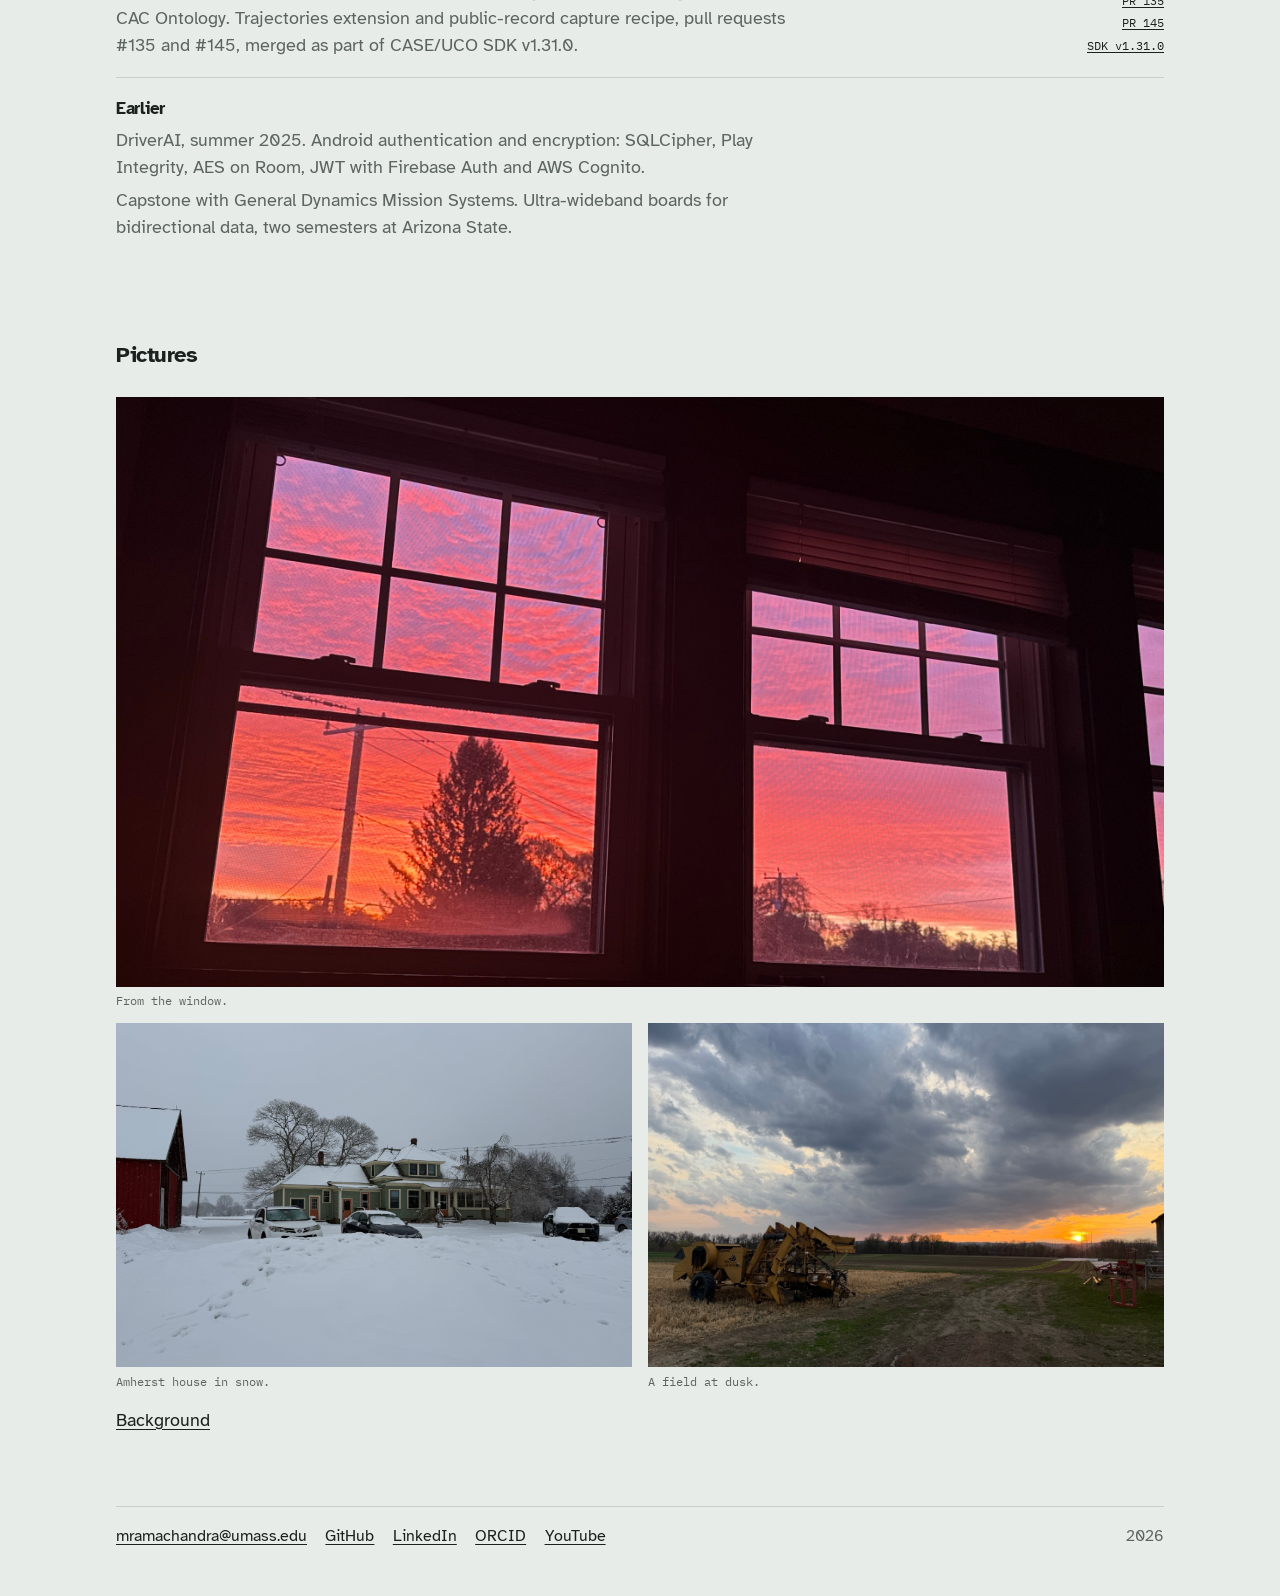
==== commit aa9f8cc6: "Update Ontology copy and CV for SDK v1.31.0 landings. Inline PR numbers on the site and refresh the " ====
--- a/index.html
+++ b/index.html
@@ -190,7 +190,7 @@
           <li>
             <div>
               <h3>Ontology</h3>
-              <p>AffordanceMisuse and a spine-level ConditioningPhase, merged into the CAC Ontology. Trajectories extension and a public-record capture recipe, pull requests 135 and 145, merged as part of CASE/UCO SDK v1.31.0.</p>
+              <p>AffordanceMisuse (#33) and spine-level ConditioningPhase (#39), merged into the CAC Ontology. Trajectories extension and public-record capture recipe, pull requests #135 and #145, merged as part of CASE/UCO SDK v1.31.0.</p>
             </div>
             <p class="links">
               <a href="https://github.com/Project-VIC-International/CAC-Ontology/pull/33" target="_blank" rel="noopener noreferrer">PR 33</a>
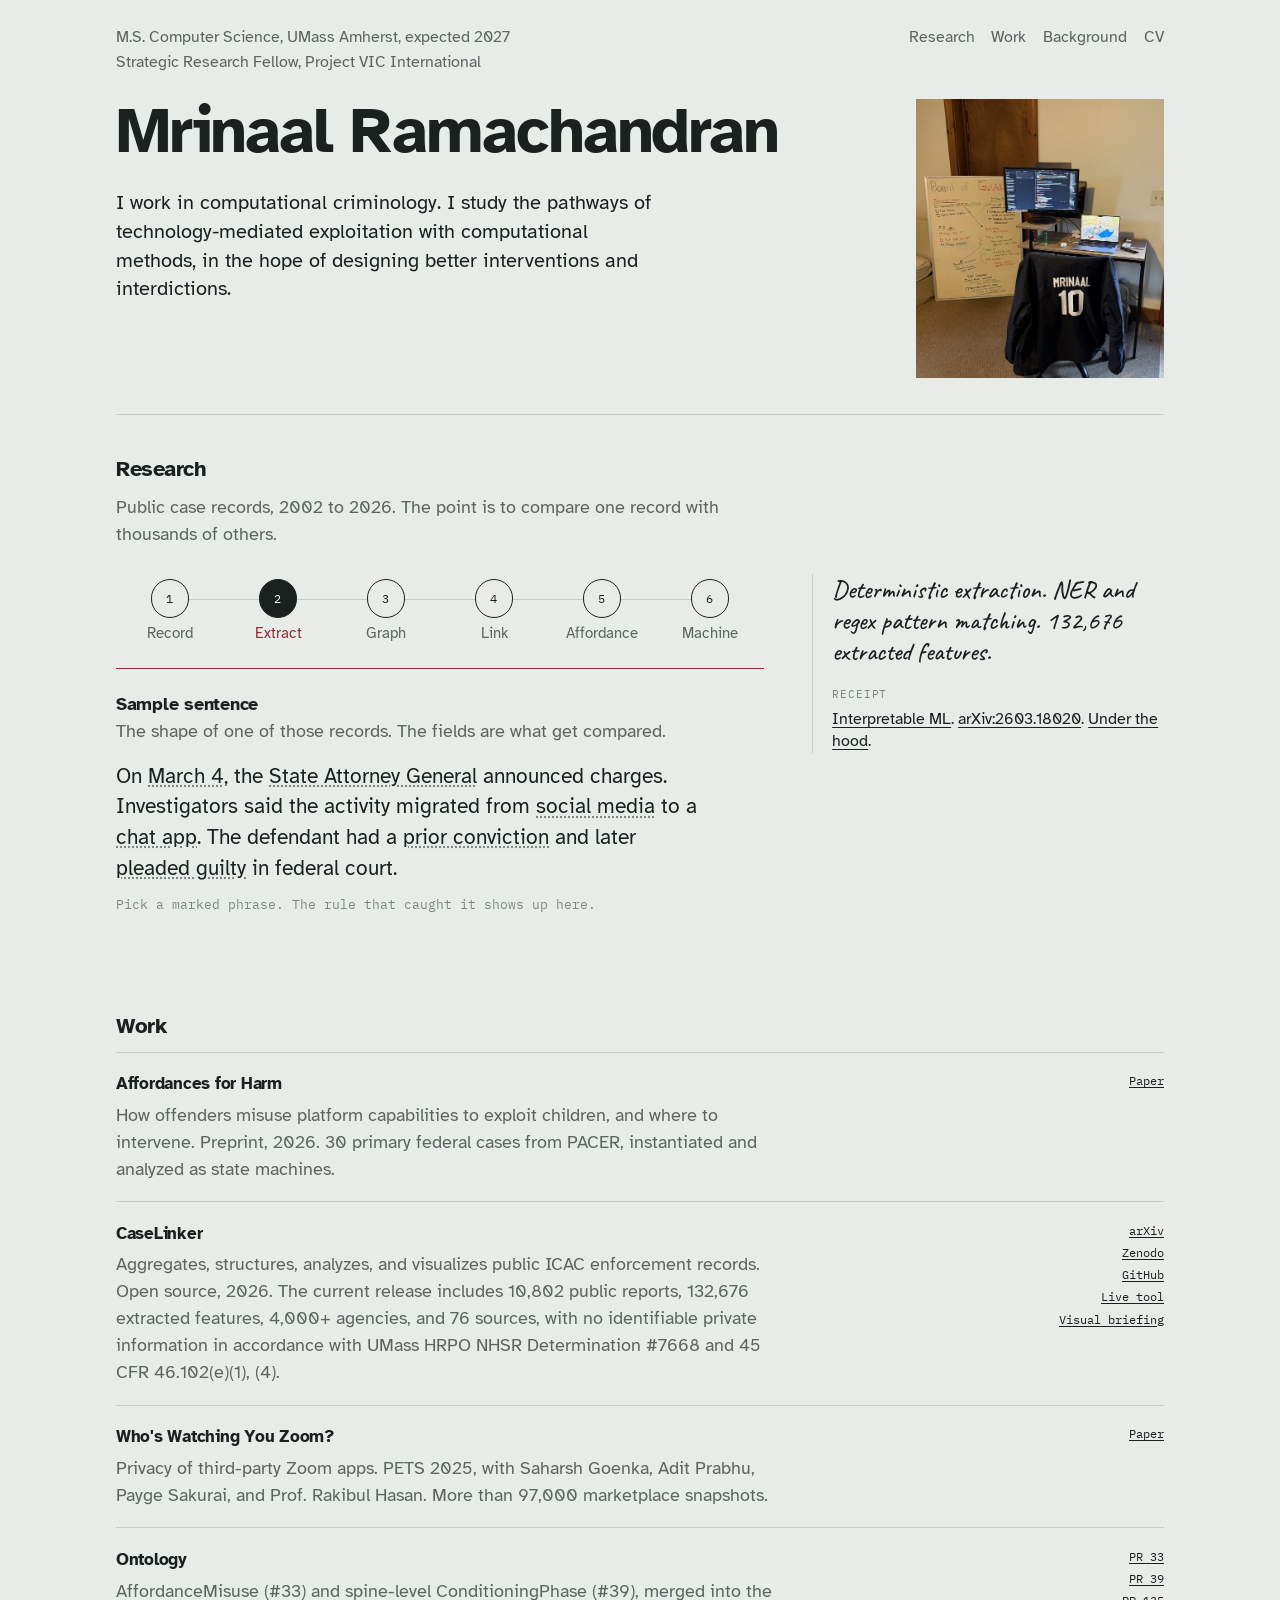
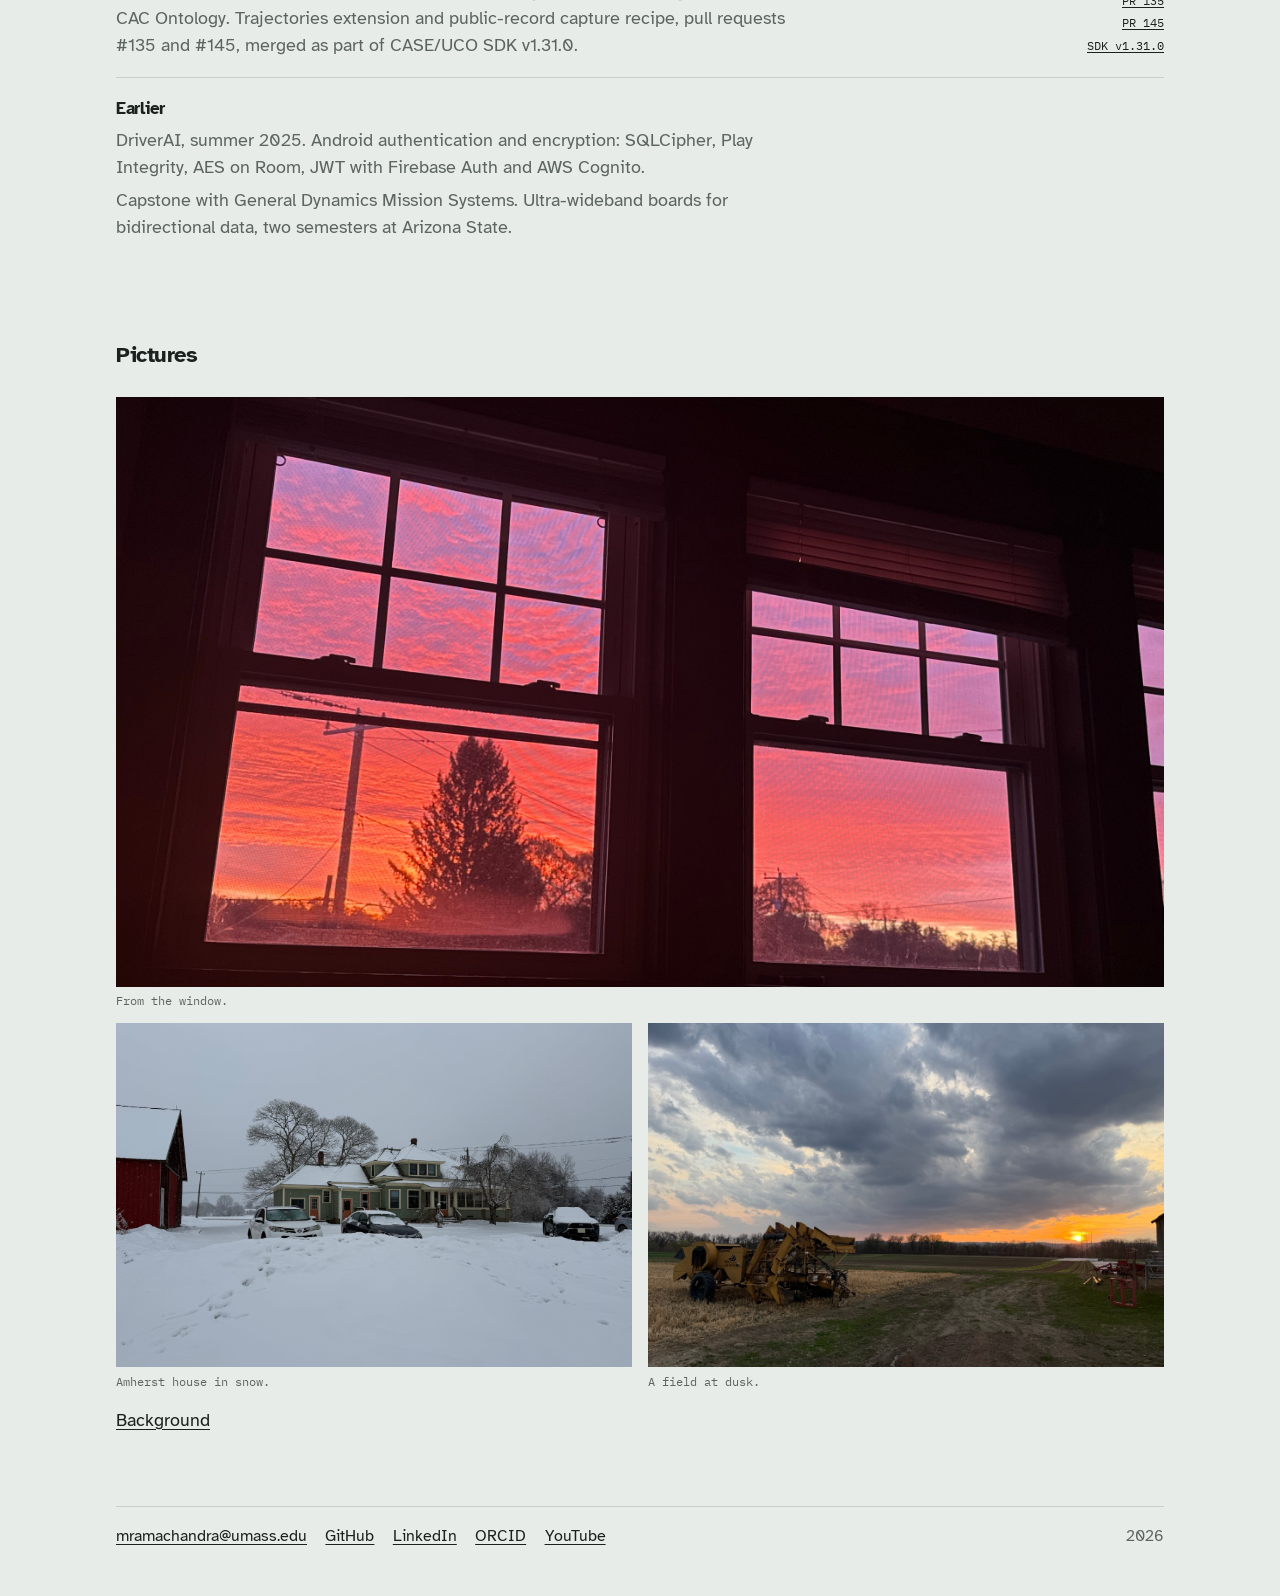
==== commit 137b5278: "refresh" ====
--- a/index.html
+++ b/index.html
@@ -114,12 +114,12 @@
           <div class="note" data-note="record" hidden>
             <p class="scribble">I start from text that is already public. Task force reports, press releases, federal filings. No raw evidence files.</p>
             <p class="receipt-label">Receipt</p>
-            <p class="receipt">10,282 public reports and 56 sources in the current release. UMass HRPO NHSR #7668. <a href="https://caselinker.up.railway.app/sources" target="_blank" rel="noopener noreferrer">Sources</a>.</p>
+            <p class="receipt">10,802 public reports and 76 sources in the current release. UMass HRPO NHSR #7668. <a href="https://caselinker.up.railway.app/sources" target="_blank" rel="noopener noreferrer">Sources</a>.</p>
           </div>
           <div class="note" data-note="extract">
-            <p class="scribble">Deterministic extraction. NER and regex pattern matching. 125,891 extracted features.</p>
-            <p class="receipt-label">Receipt</p>
-            <p class="receipt"><a href="https://mrinaalr.github.io/website/CaseLinker-%20Interpretable%20ML%20Approaches%20for%20Analyzing%20Internet%20Crimes%20Against%20Children%20Reports.pdf" target="_blank" rel="noopener noreferrer">Interpretable ML</a>. <a href="https://arxiv.org/abs/2603.18020" target="_blank" rel="noopener noreferrer">arXiv:2603.18020</a>. <a href="https://caselinker.up.railway.app/under-the-hood" target="_blank" rel="noopener noreferrer">Under the hood</a>.</p>
+            <p class="scribble">Deterministic extraction. NER and regex pattern matching. 132,676 extracted features.</p>
+            <p class="receipt-label">Receipt</p>
+            <p class="receipt"><a href="pdfjs/web/viewer.html?file=../../CaseLinker-%20Interpretable%20ML%20Approaches%20for%20Analyzing%20Internet%20Crimes%20Against%20Children%20Reports.pdf" target="_blank" rel="noopener noreferrer">Interpretable ML</a>. <a href="https://arxiv.org/abs/2603.18020" target="_blank" rel="noopener noreferrer">arXiv:2603.18020</a>. <a href="https://caselinker.up.railway.app/under-the-hood" target="_blank" rel="noopener noreferrer">Under the hood</a>.</p>
           </div>
           <div class="note" data-note="graph" hidden>
             <p class="scribble">Extracted fields map onto the CAC Ontology and CASE/UCO. Cases can be queried, compared, and analyzed as relations, beyond standard tags and SQL.</p>
@@ -168,7 +168,7 @@
           <li>
             <div>
               <h3>CaseLinker</h3>
-              <p>Aggregates, structures, analyzes, and visualizes public enforcement records involving ICAC and online exploitation. Open source, 2026. The current release includes 10,282 public reports, 125,891 extracted features, 4,137 agencies, and 56 sources, with no PII processed in accordance with UMass HRPO NHSR Determination #7668 and 45 CFR 46.102(f)(1), (2).</p>
+              <p>Aggregates, structures, analyzes, and visualizes public ICAC enforcement records. Open source, 2026. The current release includes 10,802 public reports, 132,676 extracted features, 4,000+ agencies, and 76 sources, with no identifiable private information in accordance with UMass HRPO NHSR Determination #7668 and 45 CFR 46.102(e)(1), (4).</p>
             </div>
             <p class="links">
               <a href="https://arxiv.org/abs/2603.18020" target="_blank" rel="noopener noreferrer">arXiv</a>
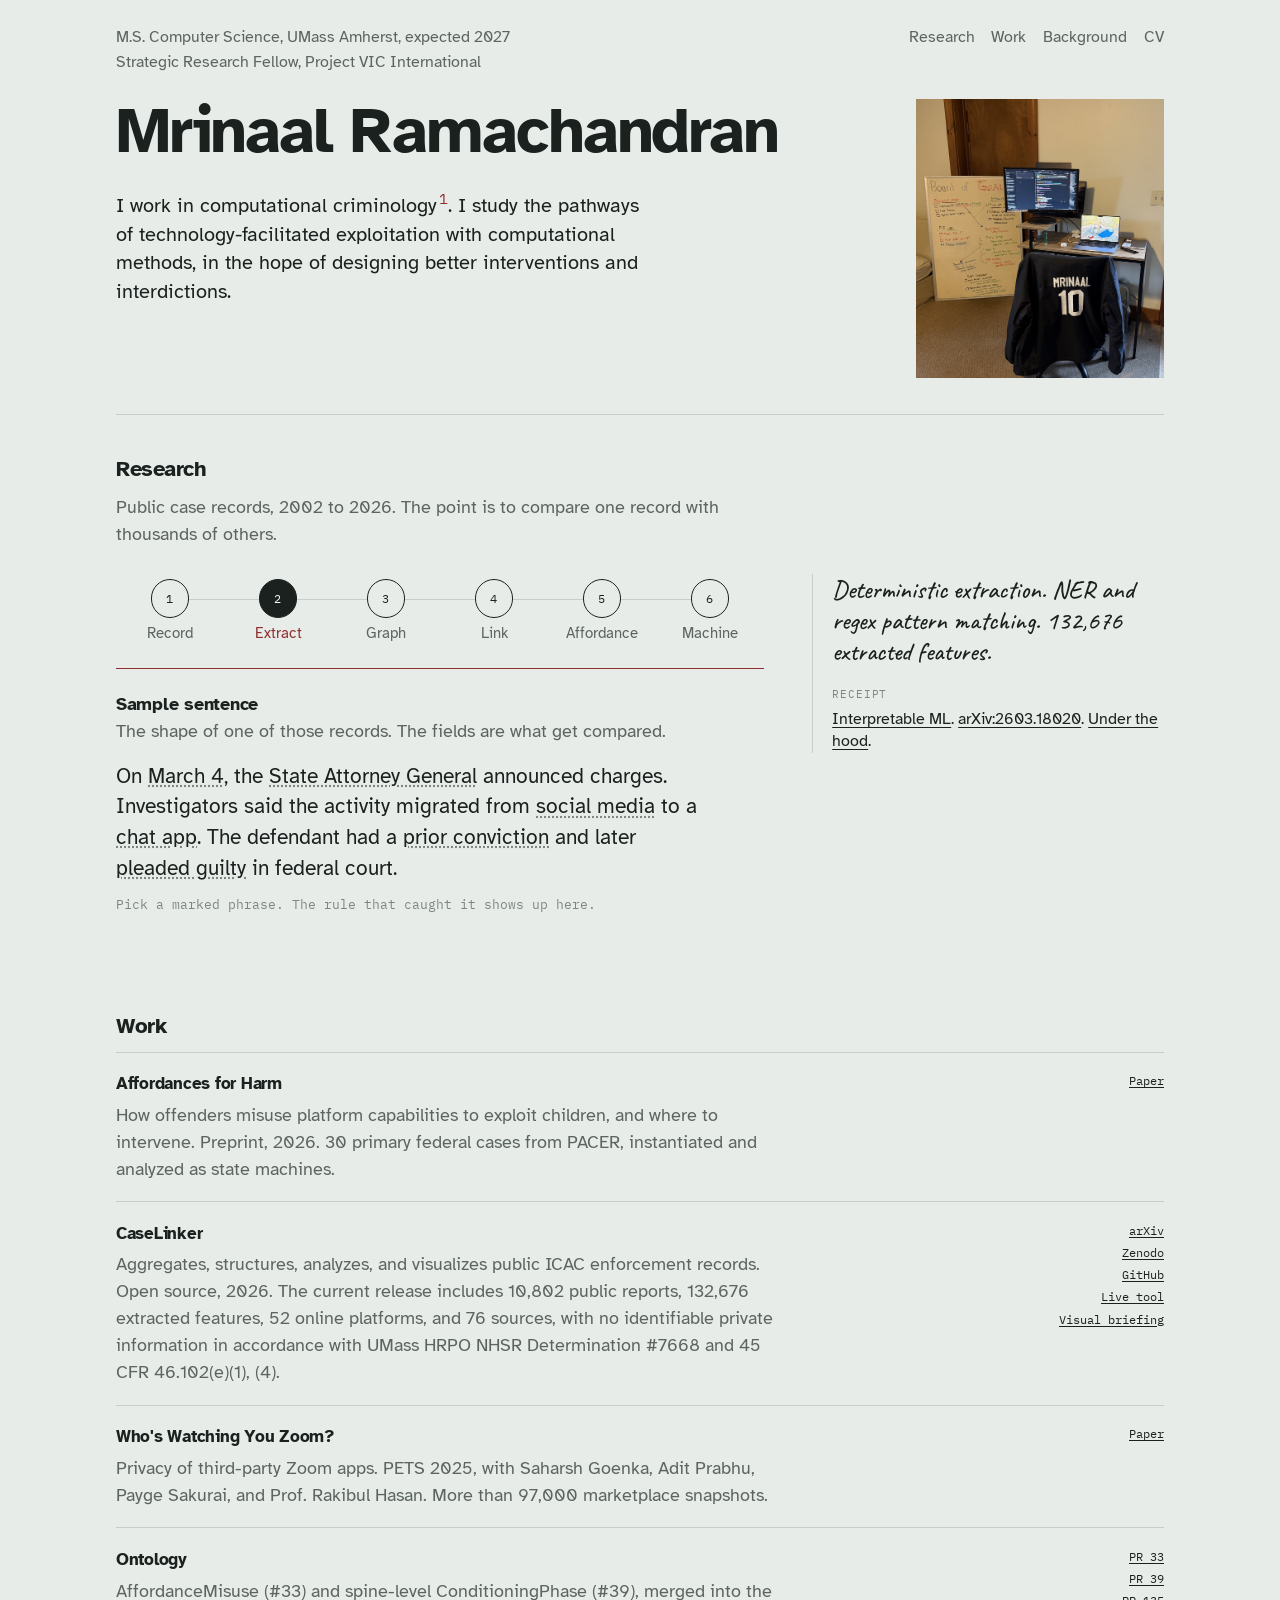
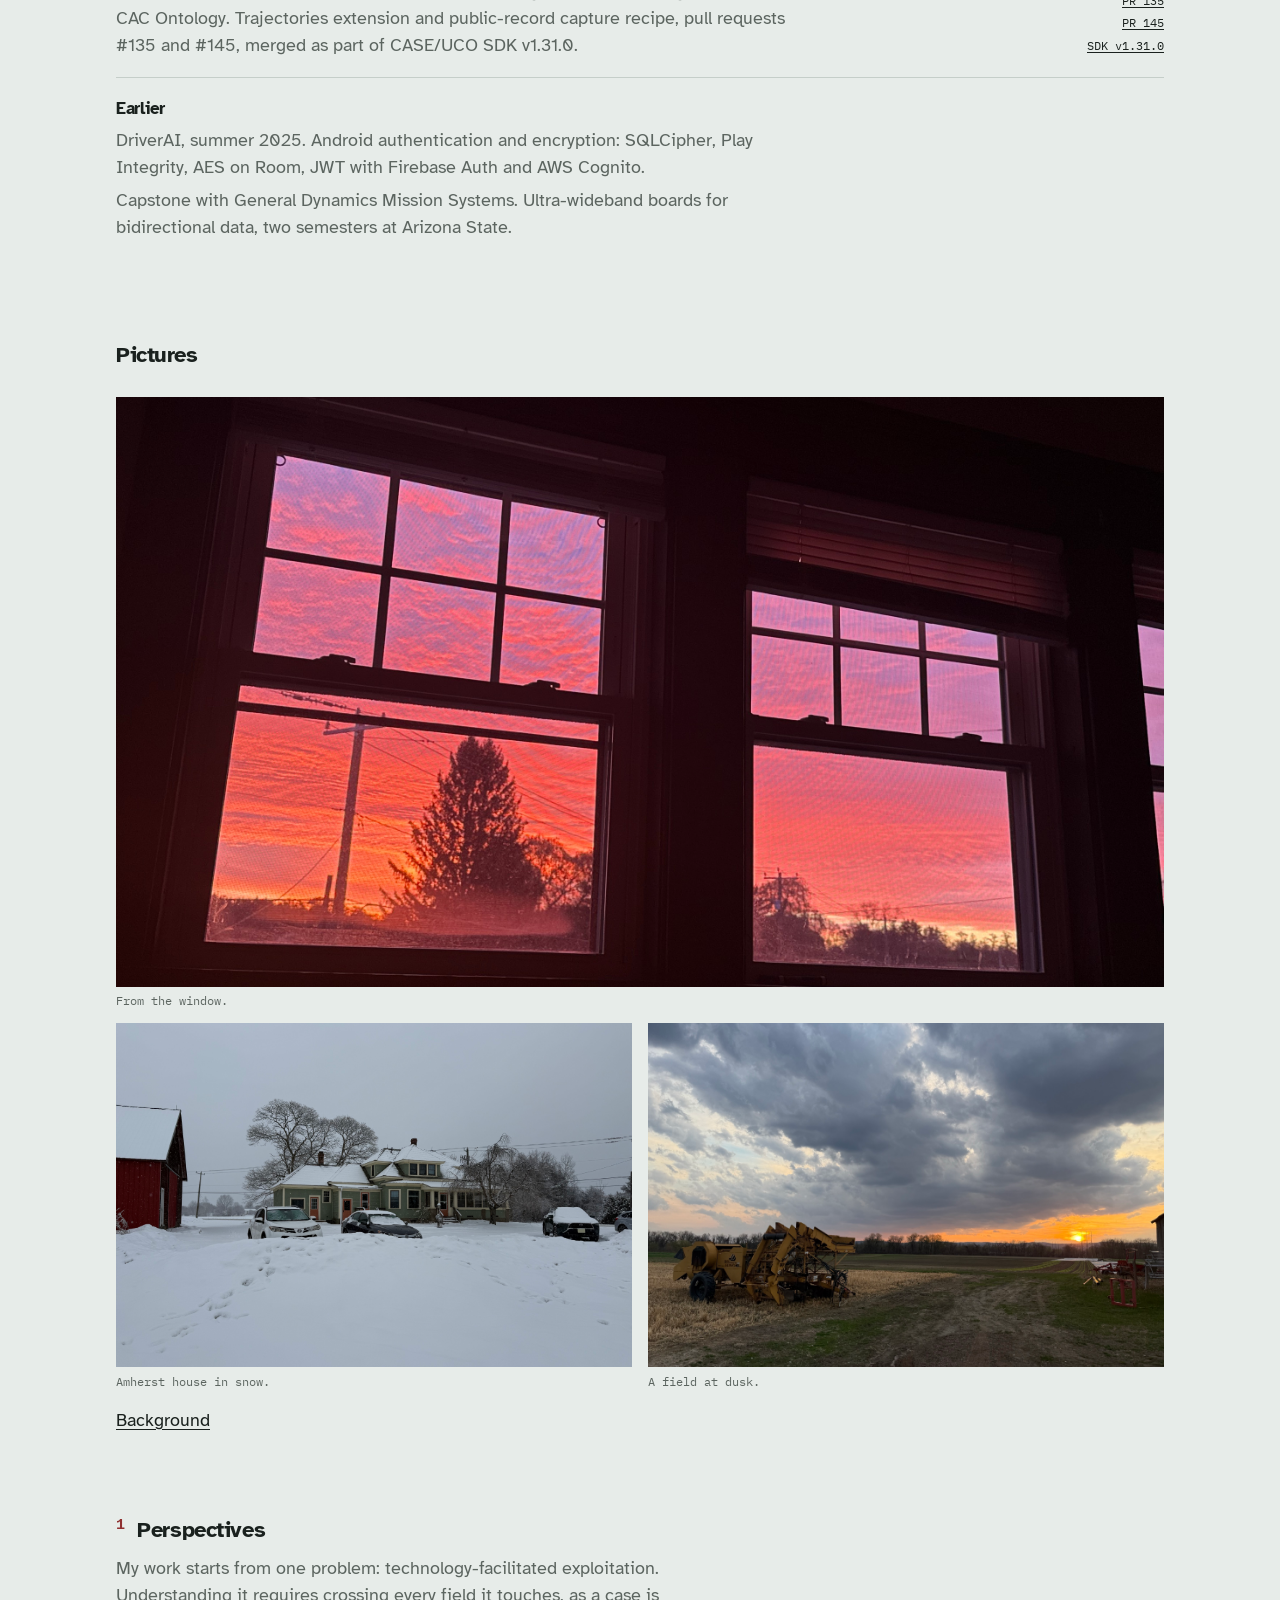
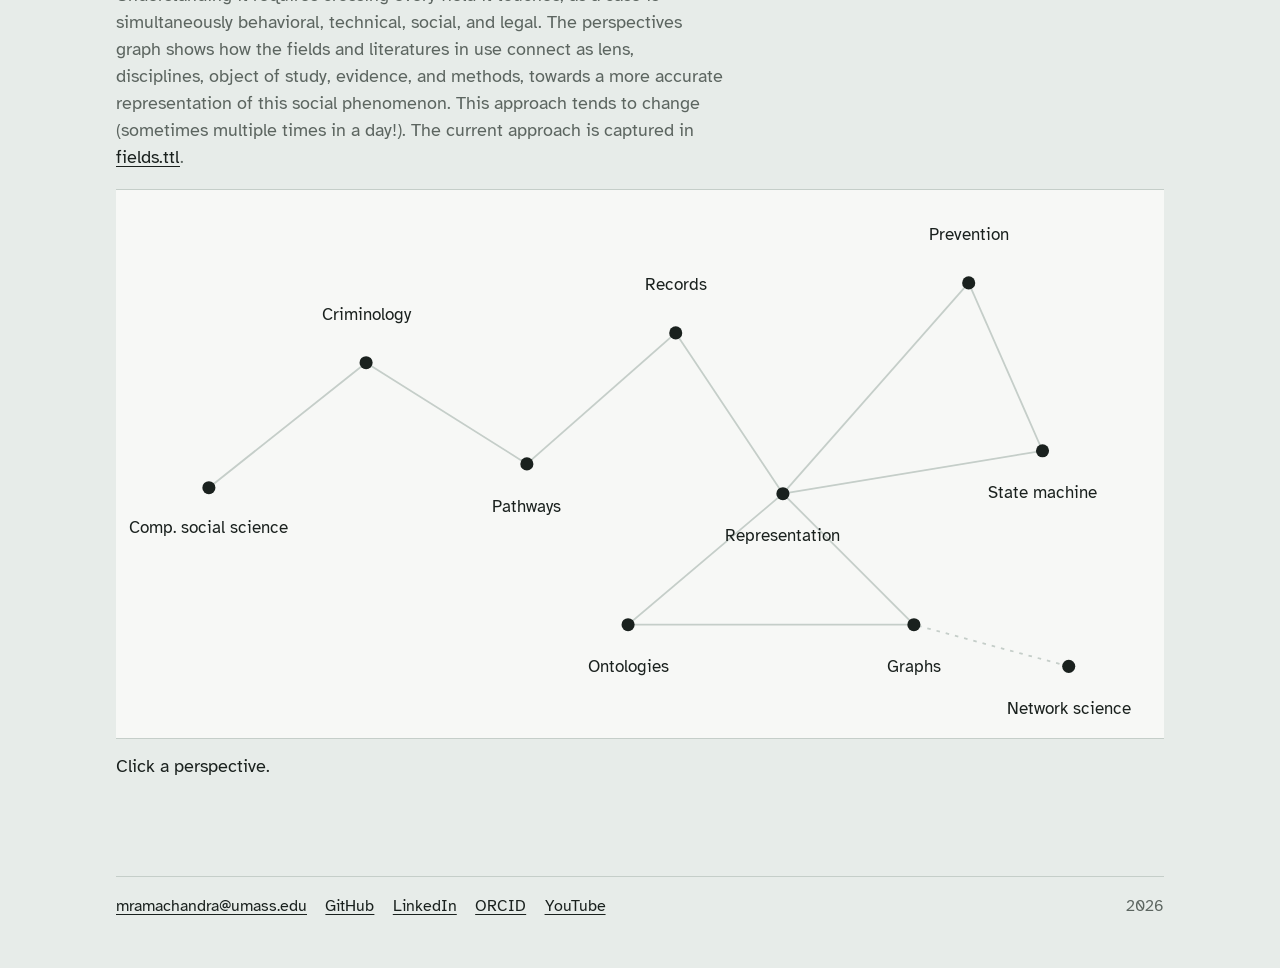
==== commit 5ecc3ee0: "Add the perspectives graph, and update the CaseLinker release line." ====
--- a/index.html
+++ b/index.html
@@ -4,9 +4,9 @@
   <meta charset="UTF-8">
   <meta name="viewport" content="width=device-width, initial-scale=1.0">
   <title>Mrinaal Ramachandran</title>
-  <meta name="description" content="Mrinaal Ramachandran works in computational criminology. He studies the pathways of technology-mediated exploitation with computational methods, in the hope of designing better interventions and interdictions.">
+  <meta name="description" content="Mrinaal Ramachandran works in computational criminology. He studies the pathways of technology-facilitated exploitation with computational methods, in the hope of designing better interventions and interdictions.">
   <meta property="og:title" content="Mrinaal Ramachandran">
-  <meta property="og:description" content="Computational criminology. Studying the pathways of technology-mediated exploitation with computational methods, in the hope of designing better interventions and interdictions.">
+  <meta property="og:description" content="Computational criminology. Studying the pathways of technology-facilitated exploitation with computational methods, in the hope of designing better interventions and interdictions.">
   <meta property="og:type" content="website">
   <meta property="og:url" content="https://mrinaalr.github.io/website/">
   <meta property="og:image" content="https://mrinaalr.github.io/website/window-sunset.jpg">
@@ -54,7 +54,7 @@
       <div class="mast-grid">
         <div>
           <h1>Mrinaal Ramachandran</h1>
-          <p class="thesis">I work in computational criminology. I study the pathways of technology-mediated exploitation with computational methods, in the hope of designing better interventions and interdictions.</p>
+          <p class="thesis">I work in computational criminology<a class="fn" id="fn-lens" href="#Perspectives">1</a>. I study the pathways of technology-facilitated exploitation with computational methods, in the hope of designing better interventions and interdictions.</p>
         </div>
         <figure class="desk-pic">
           <img src="desk.jpg" alt="The desk. Water polo jacket on the chair, board of goals beside the monitor.">
@@ -168,7 +168,7 @@
           <li>
             <div>
               <h3>CaseLinker</h3>
-              <p>Aggregates, structures, analyzes, and visualizes public ICAC enforcement records. Open source, 2026. The current release includes 10,802 public reports, 132,676 extracted features, 4,000+ agencies, and 76 sources, with no identifiable private information in accordance with UMass HRPO NHSR Determination #7668 and 45 CFR 46.102(e)(1), (4).</p>
+              <p>Aggregates, structures, analyzes, and visualizes public ICAC enforcement records. Open source, 2026. The current release includes 10,802 public reports, 132,676 extracted features, 52 online platforms, and 76 sources, with no identifiable private information in accordance with UMass HRPO NHSR Determination #7668 and 45 CFR 46.102(e)(1), (4).</p>
             </div>
             <p class="links">
               <a href="https://arxiv.org/abs/2603.18020" target="_blank" rel="noopener noreferrer">arXiv</a>
@@ -228,6 +228,13 @@
         </div>
         <p class="more"><a href="about.html">Background</a></p>
       </section>
+
+      <section class="block" id="Perspectives" aria-labelledby="fields-title">
+        <h2 id="fields-title"><a class="fn-back" href="#fn-lens">1</a> Perspectives</h2>
+        <p class="quiet">My work starts from one problem: technology-facilitated exploitation. Understanding it requires crossing every field it touches, as a case is simultaneously behavioral, technical, social, and legal. The perspectives graph shows how the fields and literatures in use connect as lens, disciplines, object of study, evidence, and methods, towards a more accurate representation of this social phenomenon. This approach tends to change (sometimes multiple times in a day!). The current approach is captured in <a href="fields.ttl" target="_blank" rel="noopener noreferrer">fields.ttl</a>.</p>
+        <div class="molecule" id="molecule"></div>
+        <p class="gloss" id="field-gloss" aria-live="polite">Click a perspective.</p>
+      </section>
     </main>
 
     <footer>
--- a/styles.css
+++ b/styles.css
@@ -544,6 +544,98 @@
   margin-top: 1rem;
 }
 
+.fn,
+.fn-back {
+  font-family: var(--mono);
+  font-size: 0.72em;
+  color: var(--barn);
+  text-decoration: none;
+  margin-left: 0.15em;
+  vertical-align: super;
+}
+
+.fn-back {
+  font-size: 0.7em;
+  margin-left: 0;
+  margin-right: 0.4em;
+  vertical-align: super;
+}
+
+.fn:hover,
+.fn-back:hover {
+  color: var(--barn);
+}
+
+.molecule {
+  margin-top: 1.15rem;
+  background: var(--sheet);
+  border-top: 1px solid var(--line);
+  border-bottom: 1px solid var(--line);
+}
+
+.molecule svg {
+  display: block;
+  width: 100%;
+  height: auto;
+  touch-action: none;
+}
+
+.bond {
+  stroke: var(--line);
+  stroke-width: 1.5;
+  fill: none;
+}
+
+.bond.is-hot {
+  stroke: var(--ink);
+}
+
+.bond.is-neighbor {
+  stroke-dasharray: 3 5;
+}
+
+.atom .ring {
+  fill: none;
+  stroke: transparent;
+  stroke-width: 1.25;
+}
+
+.atom .atom-hit {
+  fill: transparent;
+}
+
+.atom .nucleus {
+  fill: var(--ink);
+}
+
+.atom-name {
+  font-family: "Atkinson Hyperlegible", Verdana, sans-serif;
+  font-size: 14px;
+  fill: var(--ink);
+  text-anchor: middle;
+  pointer-events: none;
+}
+
+.atom.is-on .ring {
+  stroke: var(--barn);
+}
+
+.atom.is-on .nucleus {
+  fill: var(--barn);
+}
+
+.atom.is-dim,
+.bond.is-dim {
+  opacity: 0.28;
+}
+
+.gloss {
+  margin-top: 0.85rem;
+  max-width: 38rem;
+  min-height: 3.2rem;
+}
+
+
 footer {
   display: flex;
   flex-wrap: wrap;
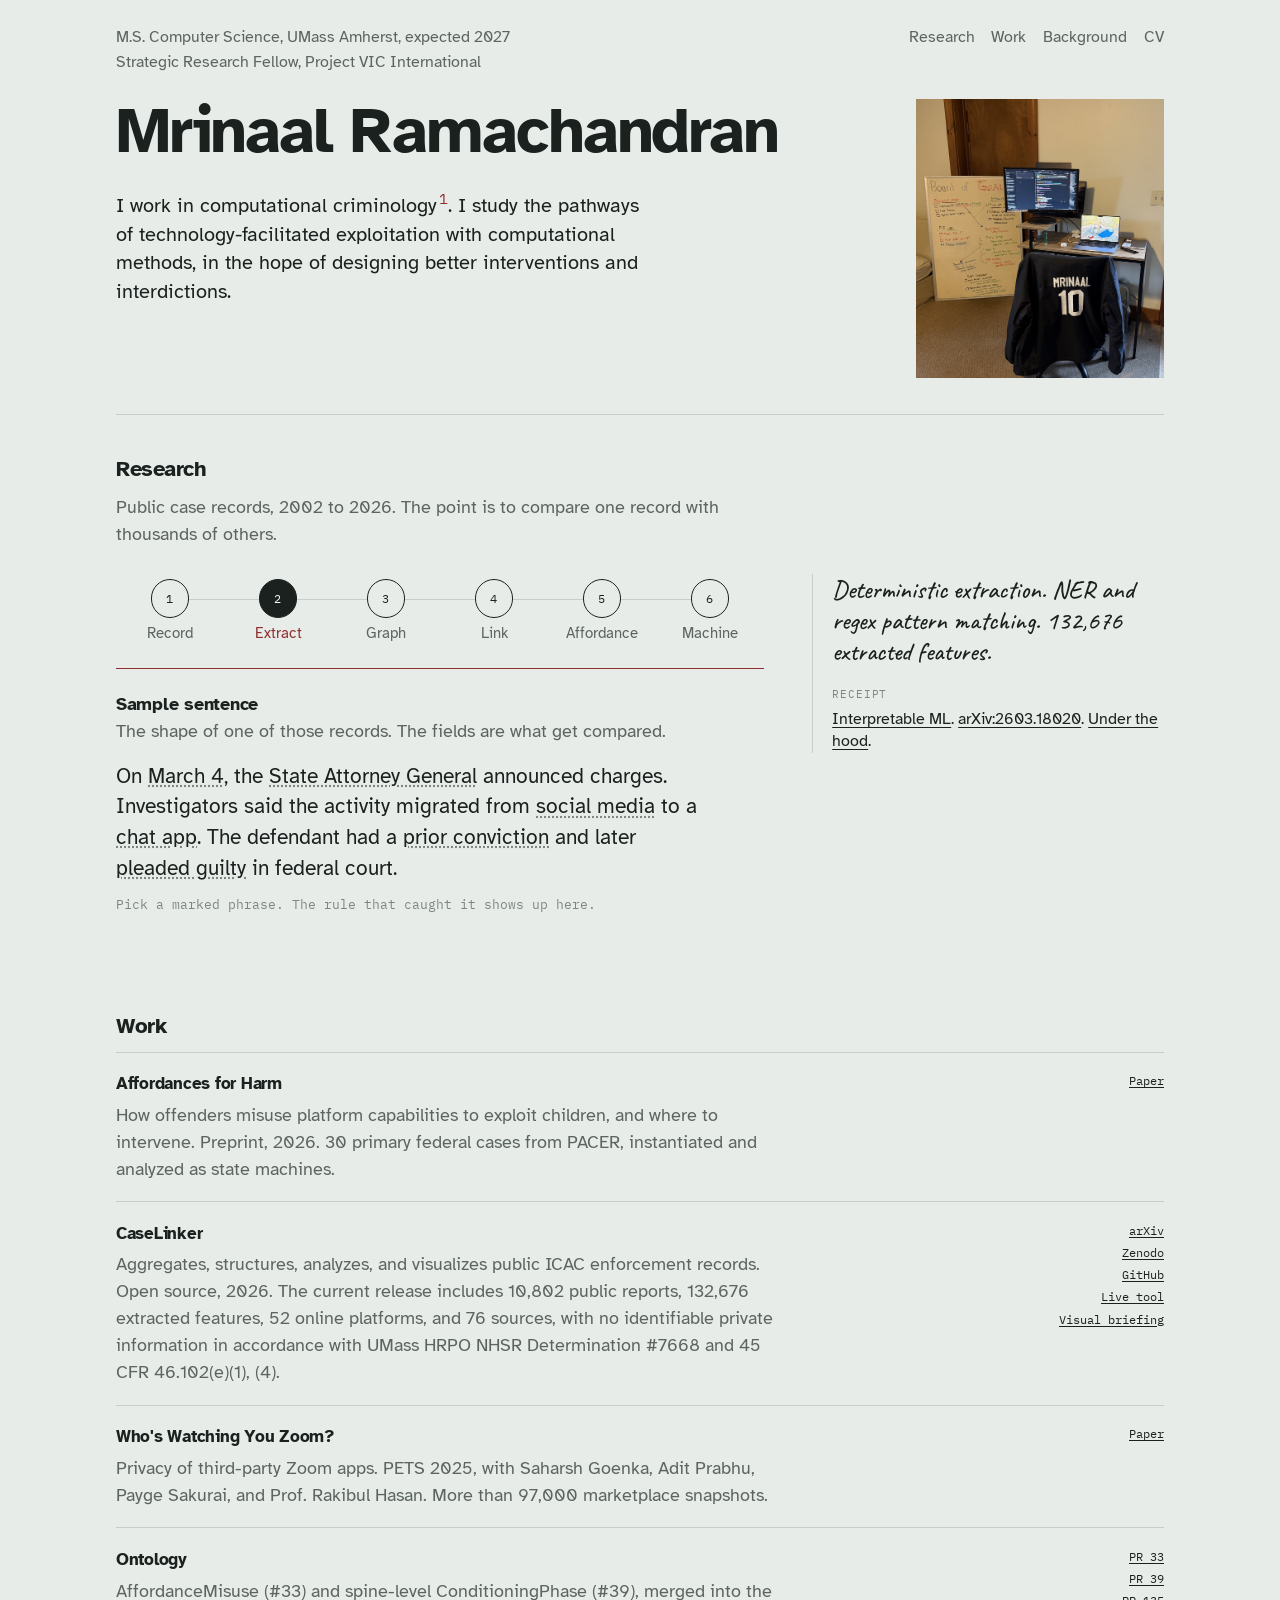
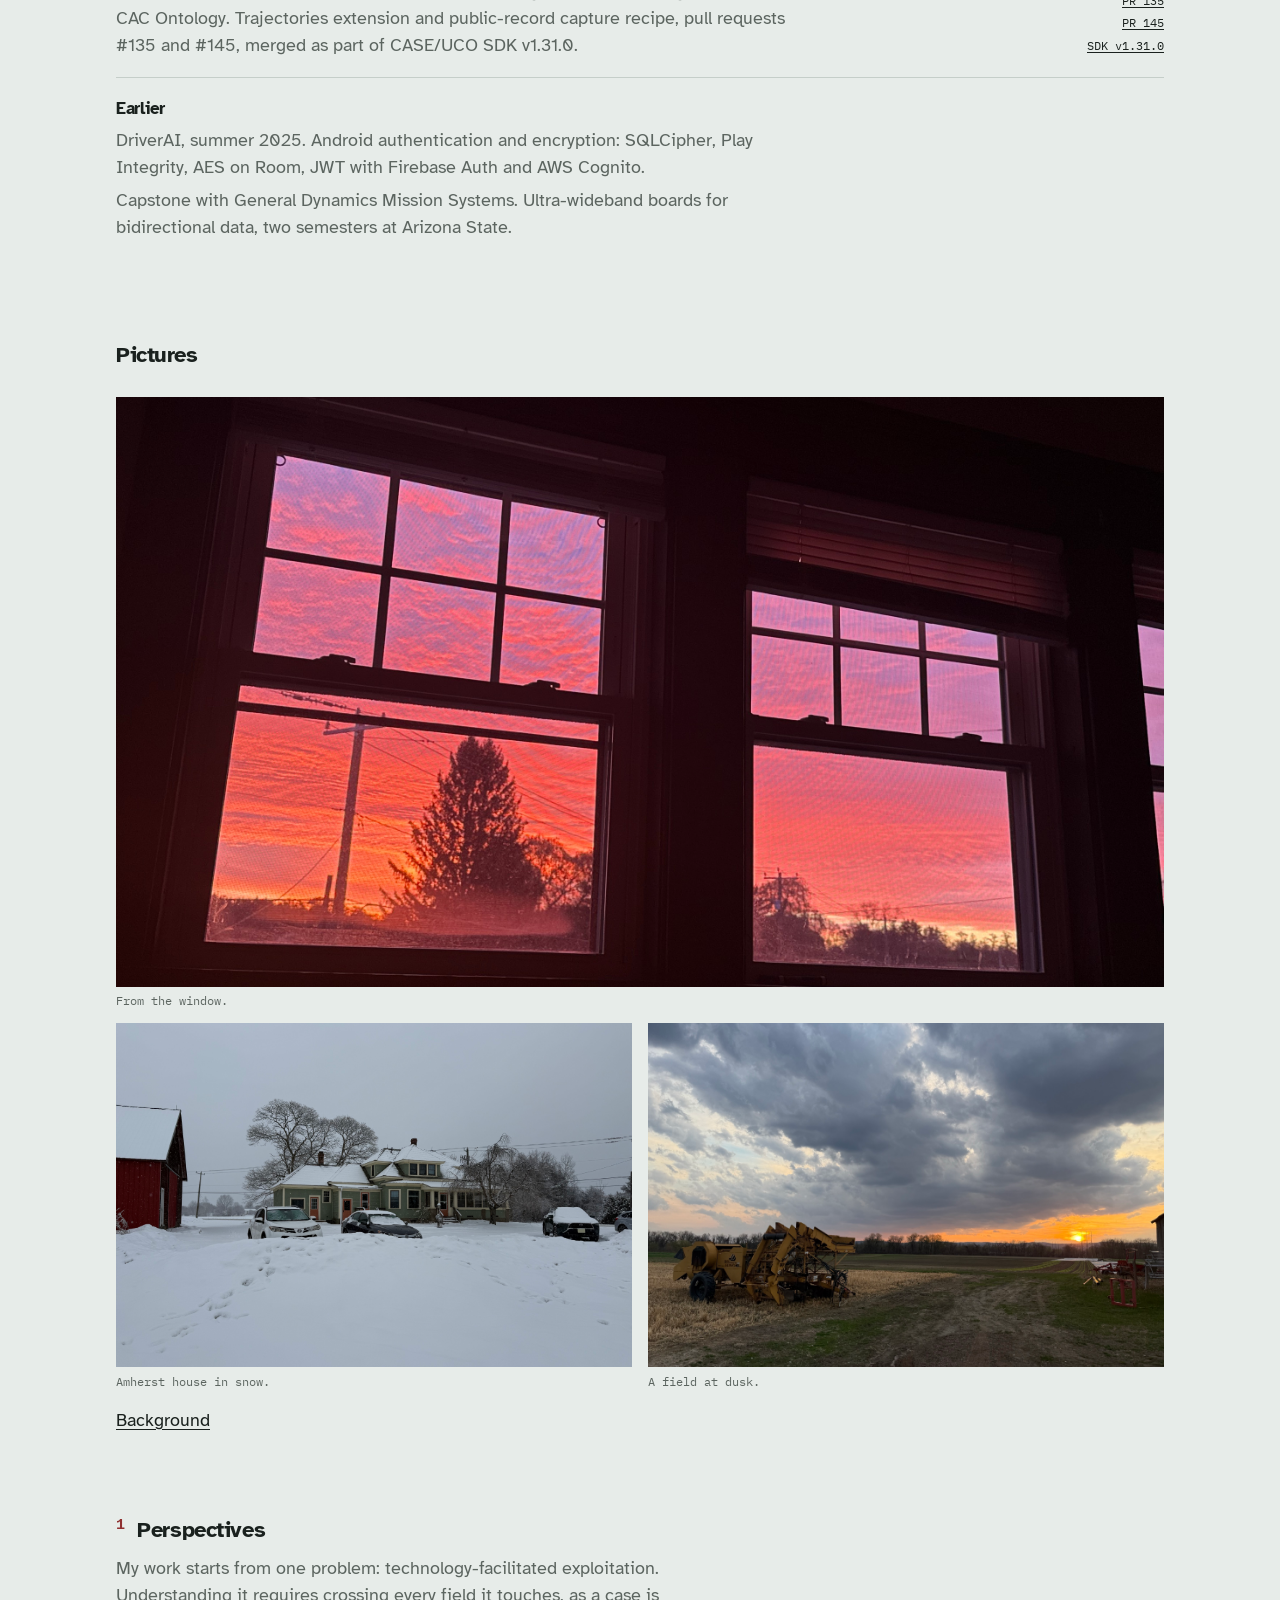
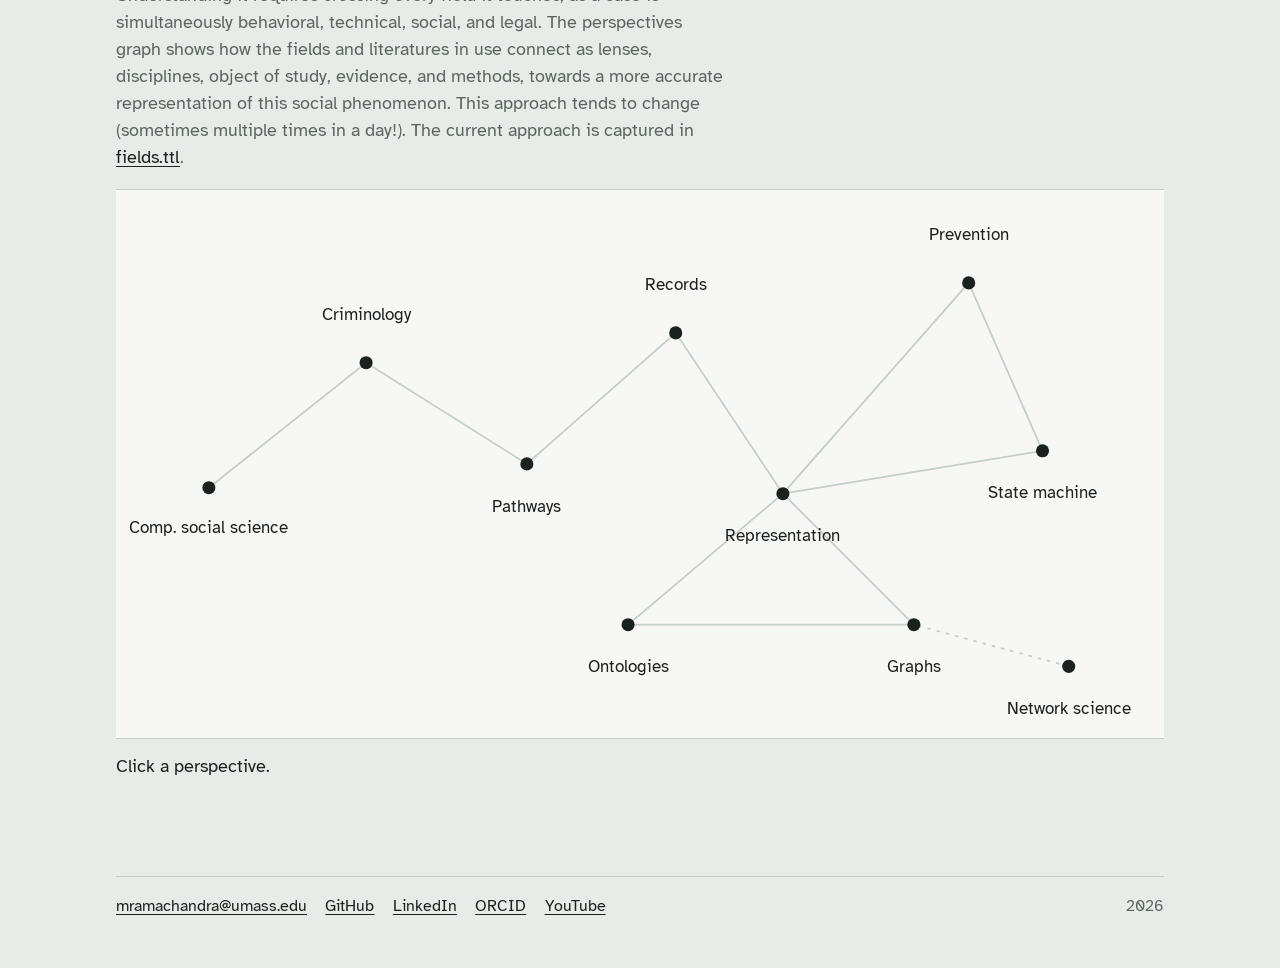
==== commit bcc2e3a4: "directed graph ui" ====
--- a/index.html
+++ b/index.html
@@ -54,7 +54,7 @@
       <div class="mast-grid">
         <div>
           <h1>Mrinaal Ramachandran</h1>
-          <p class="thesis">I work in computational criminology<a class="fn" id="fn-lens" href="#Perspectives">1</a>. I study the pathways of technology-facilitated exploitation with computational methods, in the hope of designing better interventions and interdictions.</p>
+          <p class="thesis">I work in computational criminology<a class="fn" id="field" href="#Perspectives">1</a>. I study the pathways of technology-facilitated exploitation with computational methods, in the hope of designing better interventions and interdictions.</p>
         </div>
         <figure class="desk-pic">
           <img src="desk.jpg" alt="The desk. Water polo jacket on the chair, board of goals beside the monitor.">
@@ -230,8 +230,8 @@
       </section>
 
       <section class="block" id="Perspectives" aria-labelledby="fields-title">
-        <h2 id="fields-title"><a class="fn-back" href="#fn-lens">1</a> Perspectives</h2>
-        <p class="quiet">My work starts from one problem: technology-facilitated exploitation. Understanding it requires crossing every field it touches, as a case is simultaneously behavioral, technical, social, and legal. The perspectives graph shows how the fields and literatures in use connect as lens, disciplines, object of study, evidence, and methods, towards a more accurate representation of this social phenomenon. This approach tends to change (sometimes multiple times in a day!). The current approach is captured in <a href="fields.ttl" target="_blank" rel="noopener noreferrer">fields.ttl</a>.</p>
+        <h2 id="fields-title"><a class="fn-back" href="#field">1</a> Perspectives</h2>
+        <p class="quiet">My work starts from one problem: technology-facilitated exploitation. Understanding it requires crossing every field it touches, as a case is simultaneously behavioral, technical, social, and legal. The perspectives graph shows how the fields and literatures in use connect as lenses, disciplines, object of study, evidence, and methods, towards a more accurate representation of this social phenomenon. This approach tends to change (sometimes multiple times in a day!). The current approach is captured in <a href="fields.ttl" target="_blank" rel="noopener noreferrer">fields.ttl</a>.</p>
         <div class="molecule" id="molecule"></div>
         <p class="gloss" id="field-gloss" aria-live="polite">Click a perspective.</p>
       </section>
--- a/styles.css
+++ b/styles.css
@@ -270,6 +270,11 @@
   color: var(--muted);
 }
 
+.node:focus,
+.node:focus-visible {
+  outline: none;
+}
+
 .dot {
   width: 2.4rem;
   height: 2.4rem;
@@ -577,6 +582,10 @@
   display: block;
   width: 100%;
   height: auto;
+  touch-action: pan-y;
+}
+
+.atom {
   touch-action: none;
 }
 
@@ -592,6 +601,11 @@
 
 .bond.is-neighbor {
   stroke-dasharray: 3 5;
+}
+
+.atom:focus,
+.atom:focus-visible {
+  outline: none;
 }
 
 .atom .ring {
